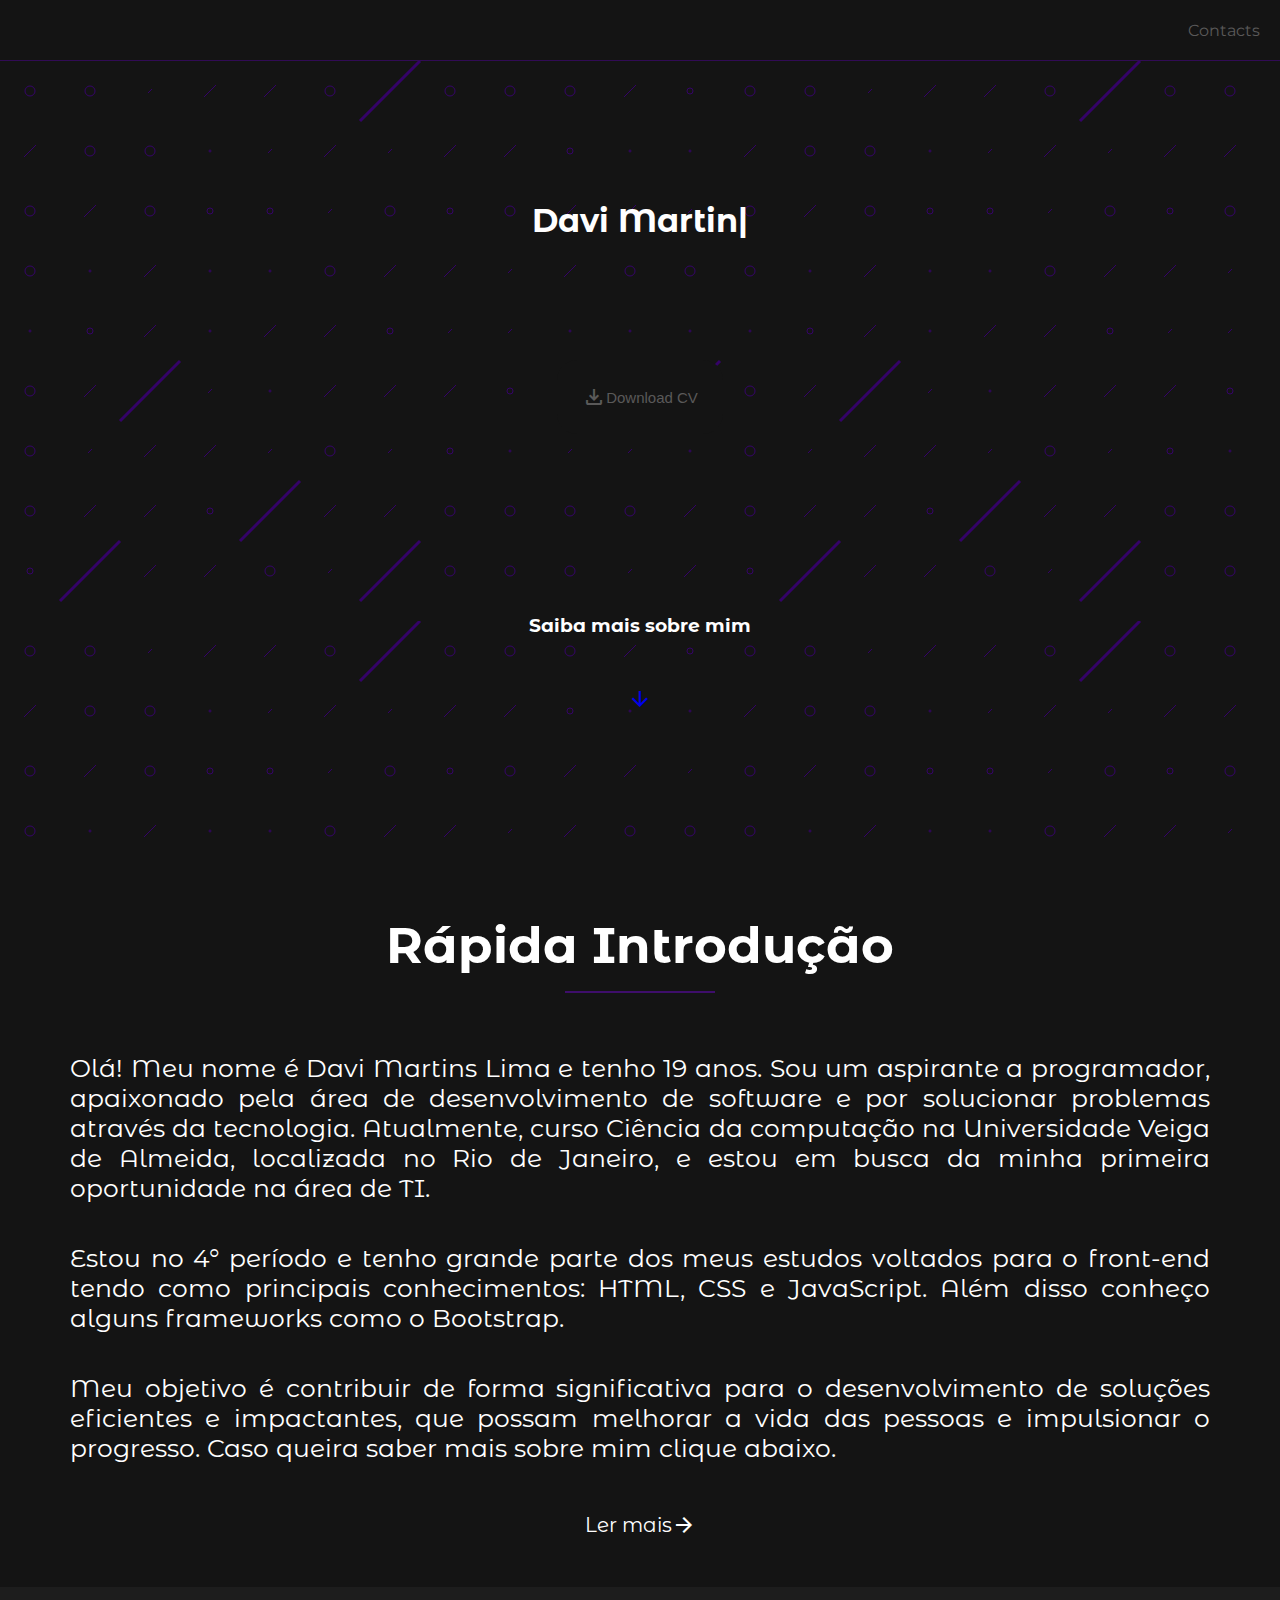
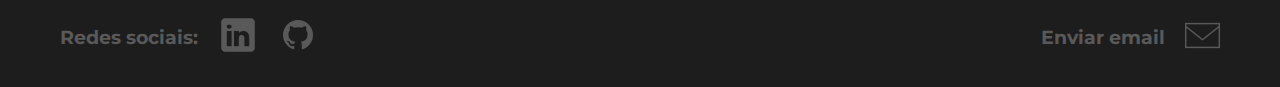
==== index.html @ 796364ef "Comecei a fazer a segunda página" ====
<!DOCTYPE html>
<html lang="en">
    <head>
        <meta charset="UTF-8">
    <meta http-equiv="X-UA-Compatible" content="IE=edge">
    <meta name="viewport" content="width=device-width, initial-scale=1.0">
    <title>Davi's Personal Site</title>
    <link rel="stylesheet" href="style.css">
    <link rel="preconnect" href="https://fonts.googleapis.com">
    <link rel="preconnect" href="https://fonts.gstatic.com" crossorigin>
    <link href="https://fonts.googleapis.com/css2?family=Montserrat:wght@300&display=swap" rel="stylesheet">
    <link rel="preconnect" href="https://fonts.googleapis.com">
    <link rel="preconnect" href="https://fonts.gstatic.com" crossorigin>
    <link href="https://fonts.googleapis.com/css2?family=Montserrat:ital,wght@1,500&display=swap" rel="stylesheet">
    <link rel="preconnect" href="https://fonts.googleapis.com">
    <link rel="preconnect" href="https://fonts.gstatic.com" crossorigin>
    <link href="https://fonts.googleapis.com/css2?family=Montserrat&display=swap" rel="stylesheet">
    <link rel="stylesheet" href="https://fonts.googleapis.com/css2?family=Material+Symbols+Outlined:opsz,wght,FILL,GRAD@20..48,100..700,0..1,-50..200" />
    <link rel="preconnect" href="https://fonts.googleapis.com">
    <link rel="preconnect" href="https://fonts.gstatic.com" crossorigin>
    <link href="https://fonts.googleapis.com/css2?family=Montserrat+Alternates:wght@100&display=swap" rel="stylesheet">
        
    </head>
    <body>
        <header>
            <nav>
                <div class="menu-item">
                <a href ="#footer">Contacts</a>
                </div>
            </nav>
        </header> 
        <main>
             <section id="main-section">
                <div class="main-itens">
                    <div class="main-bio">
                         <h1>D</h1>
                    </div>
                    <div class="button">
                           <div class="button-elements">
                            <a id="button-cv" href="Davi Martins Lima (1) (1).pdf" download><span class="material-symbols-outlined">download</span> Download CV</a>
                            </div>
                    </div>
                    <div class="saiba-mais">
                        <h3>Saiba mais sobre mim</h3>
                        <a href="#about-me"><span class="material-symbols-outlined">arrow_downward</span></a>
                    </div>
                </div>
            </section>
            <section id="about-me">
                <h1>Rápida Introdução</h1>
                <div class="line"></div>
                <div class="container-about-me">
                <p> Olá! Meu nome é Davi Martins Lima e tenho 19 anos. Sou um aspirante a programador, apaixonado pela área de desenvolvimento de software e por solucionar problemas através da tecnologia. Atualmente, curso Ciência da computação na Universidade Veiga de Almeida, localizada no Rio de Janeiro, e estou  em busca da minha primeira oportunidade na área de TI.</p>
                <p>Estou no 4° período e tenho grande parte dos meus estudos voltados para o front-end tendo como principais conhecimentos: HTML, CSS e JavaScript. Além disso conheço alguns frameworks como o Bootstrap.</p>
                <p>Meu objetivo é contribuir de forma significativa para o desenvolvimento de soluções eficientes e impactantes, que possam melhorar a vida das pessoas e impulsionar o progresso. Caso queira saber mais sobre mim clique abaixo.</p>
                <div class="button-wrapper">
                <a href="readmore.html" id = "read-more-container">Ler mais<span class="material-symbols-outlined">arrow_forward</span></a></div>
                <div class="scale-up-right"></div>
            </div>

                
            </section>
        </main>
        <footer id="footer">
            <div class="footer-container">
            <h3>Redes sociais:</h3>
            <a target="_blank" href="https://www.linkedin.com/in/davi-m-07711b231/
            "><img src="icons8-linkedin-40.png" alt="Símbolo do LinkedIn"></a>
            <a target="_blank" href="https://github.com/D4viMartinsLima
            "><img src="icons8-github-40 (1).png" alt="Símbolo do Github"></a>
            </div>   

            <div class="email-footer">
            <h3>Enviar email</h3>
            <a href="mailto:martinsdavilima03@gmail.com?subject=Estágio%20de%20TI">
             <img src="icons8-email-35.png" alt="Símbolo do Correio eletrônico"></a>
            </div>
            
        </footer>
        <script src="script.js"></script>
    </body>
</html>
---- style.css ----
*{
    margin: 0;
    padding: 0;
    border: 0;
    
}
/* something new */
::-webkit-scrollbar{
    width:5px;
    background-color: #5a5959;
    height: 100%;
    border-radius: 5px;
}
::-webkit-scrollbar-thumb{
    width: 50px;
    background-color: lightgrey;
    border-radius: 5px;
}
/* something new */
html{
    scroll-behavior: smooth;
}
body{
    width: 100%;
}
header{
    display: flex;
    justify-content: end;
    align-items: center;
    background-color: #141414;
    height: 60px;
    border-bottom: rgb(49, 11, 85) solid 1px ;
    box-shadow: 0px 2px 10px 1px rgba(49, 11, 85, 0.8);
}
 nav > div > a{
    color: #5a5959;
    text-decoration: none;
    font-size: 16px;
    font-family: 'Montserrat', sans-serif;
    margin: 20px;
    /* something new */
    transition: color 0.4s ease;
    /* something new */
    transition: transform 0.4s ease;
}
/* something new */
nav> div > a:hover{
    color:  rgb(237, 234, 240);
    transform: scale(1.2);
}
.menu-item{
    display: flex;
    justify-content: end;
}
#main-section{
    color: white;
    padding: 20px;
    height: 100%;
    background-image: url("data:image/svg+xml,%3csvg xmlns='http://www.w3.org/2000/svg' version='1.1' xmlns:xlink='http://www.w3.org/1999/xlink' xmlns:svgjs='http://svgjs.com/svgjs' width='1440' height='560' preserveAspectRatio='none' viewBox='0 0 1440 560'%3e%3cg mask='url(%26quot%3b%23SvgjsMask1048%26quot%3b)' fill='none'%3e%3crect width='1440' height='560' x='0' y='0' fill='rgba(20%2c 20%2c 20%2c 1)'%3e%3c/rect%3e%3cuse xlink:href='%23SvgjsSymbol1055' x='0' y='0'%3e%3c/use%3e%3cuse xlink:href='%23SvgjsSymbol1055' x='720' y='0'%3e%3c/use%3e%3c/g%3e%3cdefs%3e%3cmask id='SvgjsMask1048'%3e%3crect width='1440' height='560' fill='white'%3e%3c/rect%3e%3c/mask%3e%3cpath d='M-1 0 a1 1 0 1 0 2 0 a1 1 0 1 0 -2 0z' id='SvgjsPath1051'%3e%3c/path%3e%3cpath d='M-3 0 a3 3 0 1 0 6 0 a3 3 0 1 0 -6 0z' id='SvgjsPath1052'%3e%3c/path%3e%3cpath d='M-5 0 a5 5 0 1 0 10 0 a5 5 0 1 0 -10 0z' id='SvgjsPath1049'%3e%3c/path%3e%3cpath d='M2 -2 L-2 2z' id='SvgjsPath1053'%3e%3c/path%3e%3cpath d='M6 -6 L-6 6z' id='SvgjsPath1050'%3e%3c/path%3e%3cpath d='M30 -30 L-30 30z' id='SvgjsPath1054'%3e%3c/path%3e%3c/defs%3e%3csymbol id='SvgjsSymbol1055'%3e%3cuse xlink:href='%23SvgjsPath1049' x='30' y='30' stroke='rgba(52%2c 2%2c 104%2c 1)'%3e%3c/use%3e%3cuse xlink:href='%23SvgjsPath1050' x='30' y='90' stroke='rgba(52%2c 2%2c 104%2c 1)'%3e%3c/use%3e%3cuse xlink:href='%23SvgjsPath1049' x='30' y='150' stroke='rgba(52%2c 2%2c 104%2c 1)'%3e%3c/use%3e%3cuse xlink:href='%23SvgjsPath1049' x='30' y='210' stroke='rgba(52%2c 2%2c 104%2c 1)'%3e%3c/use%3e%3cuse xlink:href='%23SvgjsPath1051' x='30' y='270' stroke='rgba(52%2c 2%2c 104%2c 1)'%3e%3c/use%3e%3cuse xlink:href='%23SvgjsPath1049' x='30' y='330' stroke='rgba(52%2c 2%2c 104%2c 1)'%3e%3c/use%3e%3cuse xlink:href='%23SvgjsPath1049' x='30' y='390' stroke='rgba(52%2c 2%2c 104%2c 1)'%3e%3c/use%3e%3cuse xlink:href='%23SvgjsPath1049' x='30' y='450' stroke='rgba(52%2c 2%2c 104%2c 1)'%3e%3c/use%3e%3cuse xlink:href='%23SvgjsPath1052' x='30' y='510' stroke='rgba(52%2c 2%2c 104%2c 1)'%3e%3c/use%3e%3cuse xlink:href='%23SvgjsPath1052' x='30' y='570' stroke='rgba(52%2c 2%2c 104%2c 1)'%3e%3c/use%3e%3cuse xlink:href='%23SvgjsPath1049' x='90' y='30' stroke='rgba(52%2c 2%2c 104%2c 1)'%3e%3c/use%3e%3cuse xlink:href='%23SvgjsPath1049' x='90' y='90' stroke='rgba(52%2c 2%2c 104%2c 1)'%3e%3c/use%3e%3cuse xlink:href='%23SvgjsPath1050' x='90' y='150' stroke='rgba(52%2c 2%2c 104%2c 1)'%3e%3c/use%3e%3cuse xlink:href='%23SvgjsPath1051' x='90' y='210' stroke='rgba(52%2c 2%2c 104%2c 1)'%3e%3c/use%3e%3cuse xlink:href='%23SvgjsPath1052' x='90' y='270' stroke='rgba(52%2c 2%2c 104%2c 1)'%3e%3c/use%3e%3cuse xlink:href='%23SvgjsPath1050' x='90' y='330' stroke='rgba(52%2c 2%2c 104%2c 1)'%3e%3c/use%3e%3cuse xlink:href='%23SvgjsPath1053' x='90' y='390' stroke='rgba(52%2c 2%2c 104%2c 1)'%3e%3c/use%3e%3cuse xlink:href='%23SvgjsPath1050' x='90' y='450' stroke='rgba(52%2c 2%2c 104%2c 1)'%3e%3c/use%3e%3cuse xlink:href='%23SvgjsPath1054' x='90' y='510' stroke='rgba(52%2c 2%2c 104%2c 1)' stroke-width='3'%3e%3c/use%3e%3cuse xlink:href='%23SvgjsPath1051' x='90' y='570' stroke='rgba(52%2c 2%2c 104%2c 1)'%3e%3c/use%3e%3cuse xlink:href='%23SvgjsPath1053' x='150' y='30' stroke='rgba(52%2c 2%2c 104%2c 1)'%3e%3c/use%3e%3cuse xlink:href='%23SvgjsPath1049' x='150' y='90' stroke='rgba(52%2c 2%2c 104%2c 1)'%3e%3c/use%3e%3cuse xlink:href='%23SvgjsPath1049' x='150' y='150' stroke='rgba(52%2c 2%2c 104%2c 1)'%3e%3c/use%3e%3cuse xlink:href='%23SvgjsPath1050' x='150' y='210' stroke='rgba(52%2c 2%2c 104%2c 1)'%3e%3c/use%3e%3cuse xlink:href='%23SvgjsPath1050' x='150' y='270' stroke='rgba(52%2c 2%2c 104%2c 1)'%3e%3c/use%3e%3cuse xlink:href='%23SvgjsPath1054' x='150' y='330' stroke='rgba(52%2c 2%2c 104%2c 1)' stroke-width='3'%3e%3c/use%3e%3cuse xlink:href='%23SvgjsPath1050' x='150' y='390' stroke='rgba(52%2c 2%2c 104%2c 1)'%3e%3c/use%3e%3cuse xlink:href='%23SvgjsPath1050' x='150' y='450' stroke='rgba(52%2c 2%2c 104%2c 1)'%3e%3c/use%3e%3cuse xlink:href='%23SvgjsPath1050' x='150' y='510' stroke='rgba(52%2c 2%2c 104%2c 1)'%3e%3c/use%3e%3cuse xlink:href='%23SvgjsPath1053' x='150' y='570' stroke='rgba(52%2c 2%2c 104%2c 1)'%3e%3c/use%3e%3cuse xlink:href='%23SvgjsPath1050' x='210' y='30' stroke='rgba(52%2c 2%2c 104%2c 1)'%3e%3c/use%3e%3cuse xlink:href='%23SvgjsPath1051' x='210' y='90' stroke='rgba(52%2c 2%2c 104%2c 1)'%3e%3c/use%3e%3cuse xlink:href='%23SvgjsPath1052' x='210' y='150' stroke='rgba(52%2c 2%2c 104%2c 1)'%3e%3c/use%3e%3cuse xlink:href='%23SvgjsPath1051' x='210' y='210' stroke='rgba(52%2c 2%2c 104%2c 1)'%3e%3c/use%3e%3cuse xlink:href='%23SvgjsPath1051' x='210' y='270' stroke='rgba(52%2c 2%2c 104%2c 1)'%3e%3c/use%3e%3cuse xlink:href='%23SvgjsPath1053' x='210' y='330' stroke='rgba(52%2c 2%2c 104%2c 1)'%3e%3c/use%3e%3cuse xlink:href='%23SvgjsPath1050' x='210' y='390' stroke='rgba(52%2c 2%2c 104%2c 1)'%3e%3c/use%3e%3cuse xlink:href='%23SvgjsPath1052' x='210' y='450' stroke='rgba(52%2c 2%2c 104%2c 1)'%3e%3c/use%3e%3cuse xlink:href='%23SvgjsPath1050' x='210' y='510' stroke='rgba(52%2c 2%2c 104%2c 1)'%3e%3c/use%3e%3cuse xlink:href='%23SvgjsPath1053' x='210' y='570' stroke='rgba(52%2c 2%2c 104%2c 1)'%3e%3c/use%3e%3cuse xlink:href='%23SvgjsPath1050' x='270' y='30' stroke='rgba(52%2c 2%2c 104%2c 1)'%3e%3c/use%3e%3cuse xlink:href='%23SvgjsPath1053' x='270' y='90' stroke='rgba(52%2c 2%2c 104%2c 1)'%3e%3c/use%3e%3cuse xlink:href='%23SvgjsPath1052' x='270' y='150' stroke='rgba(52%2c 2%2c 104%2c 1)'%3e%3c/use%3e%3cuse xlink:href='%23SvgjsPath1051' x='270' y='210' stroke='rgba(52%2c 2%2c 104%2c 1)'%3e%3c/use%3e%3cuse xlink:href='%23SvgjsPath1050' x='270' y='270' stroke='rgba(52%2c 2%2c 104%2c 1)'%3e%3c/use%3e%3cuse xlink:href='%23SvgjsPath1051' x='270' y='330' stroke='rgba(52%2c 2%2c 104%2c 1)'%3e%3c/use%3e%3cuse xlink:href='%23SvgjsPath1053' x='270' y='390' stroke='rgba(52%2c 2%2c 104%2c 1)'%3e%3c/use%3e%3cuse xlink:href='%23SvgjsPath1054' x='270' y='450' stroke='rgba(52%2c 2%2c 104%2c 1)' stroke-width='3'%3e%3c/use%3e%3cuse xlink:href='%23SvgjsPath1049' x='270' y='510' stroke='rgba(52%2c 2%2c 104%2c 1)'%3e%3c/use%3e%3cuse xlink:href='%23SvgjsPath1051' x='270' y='570' stroke='rgba(52%2c 2%2c 104%2c 1)'%3e%3c/use%3e%3cuse xlink:href='%23SvgjsPath1049' x='330' y='30' stroke='rgba(52%2c 2%2c 104%2c 1)'%3e%3c/use%3e%3cuse xlink:href='%23SvgjsPath1050' x='330' y='90' stroke='rgba(52%2c 2%2c 104%2c 1)'%3e%3c/use%3e%3cuse xlink:href='%23SvgjsPath1053' x='330' y='150' stroke='rgba(52%2c 2%2c 104%2c 1)'%3e%3c/use%3e%3cuse xlink:href='%23SvgjsPath1049' x='330' y='210' stroke='rgba(52%2c 2%2c 104%2c 1)'%3e%3c/use%3e%3cuse xlink:href='%23SvgjsPath1050' x='330' y='270' stroke='rgba(52%2c 2%2c 104%2c 1)'%3e%3c/use%3e%3cuse xlink:href='%23SvgjsPath1050' x='330' y='330' stroke='rgba(52%2c 2%2c 104%2c 1)'%3e%3c/use%3e%3cuse xlink:href='%23SvgjsPath1049' x='330' y='390' stroke='rgba(52%2c 2%2c 104%2c 1)'%3e%3c/use%3e%3cuse xlink:href='%23SvgjsPath1050' x='330' y='450' stroke='rgba(52%2c 2%2c 104%2c 1)'%3e%3c/use%3e%3cuse xlink:href='%23SvgjsPath1053' x='330' y='510' stroke='rgba(52%2c 2%2c 104%2c 1)'%3e%3c/use%3e%3cuse xlink:href='%23SvgjsPath1050' x='330' y='570' stroke='rgba(52%2c 2%2c 104%2c 1)'%3e%3c/use%3e%3cuse xlink:href='%23SvgjsPath1054' x='390' y='30' stroke='rgba(52%2c 2%2c 104%2c 1)' stroke-width='3'%3e%3c/use%3e%3cuse xlink:href='%23SvgjsPath1053' x='390' y='90' stroke='rgba(52%2c 2%2c 104%2c 1)'%3e%3c/use%3e%3cuse xlink:href='%23SvgjsPath1049' x='390' y='150' stroke='rgba(52%2c 2%2c 104%2c 1)'%3e%3c/use%3e%3cuse xlink:href='%23SvgjsPath1050' x='390' y='210' stroke='rgba(52%2c 2%2c 104%2c 1)'%3e%3c/use%3e%3cuse xlink:href='%23SvgjsPath1052' x='390' y='270' stroke='rgba(52%2c 2%2c 104%2c 1)'%3e%3c/use%3e%3cuse xlink:href='%23SvgjsPath1050' x='390' y='330' stroke='rgba(52%2c 2%2c 104%2c 1)'%3e%3c/use%3e%3cuse xlink:href='%23SvgjsPath1053' x='390' y='390' stroke='rgba(52%2c 2%2c 104%2c 1)'%3e%3c/use%3e%3cuse xlink:href='%23SvgjsPath1050' x='390' y='450' stroke='rgba(52%2c 2%2c 104%2c 1)'%3e%3c/use%3e%3cuse xlink:href='%23SvgjsPath1054' x='390' y='510' stroke='rgba(52%2c 2%2c 104%2c 1)' stroke-width='3'%3e%3c/use%3e%3cuse xlink:href='%23SvgjsPath1050' x='390' y='570' stroke='rgba(52%2c 2%2c 104%2c 1)'%3e%3c/use%3e%3cuse xlink:href='%23SvgjsPath1049' x='450' y='30' stroke='rgba(52%2c 2%2c 104%2c 1)'%3e%3c/use%3e%3cuse xlink:href='%23SvgjsPath1050' x='450' y='90' stroke='rgba(52%2c 2%2c 104%2c 1)'%3e%3c/use%3e%3cuse xlink:href='%23SvgjsPath1052' x='450' y='150' stroke='rgba(52%2c 2%2c 104%2c 1)'%3e%3c/use%3e%3cuse xlink:href='%23SvgjsPath1050' x='450' y='210' stroke='rgba(52%2c 2%2c 104%2c 1)'%3e%3c/use%3e%3cuse xlink:href='%23SvgjsPath1053' x='450' y='270' stroke='rgba(52%2c 2%2c 104%2c 1)'%3e%3c/use%3e%3cuse xlink:href='%23SvgjsPath1050' x='450' y='330' stroke='rgba(52%2c 2%2c 104%2c 1)'%3e%3c/use%3e%3cuse xlink:href='%23SvgjsPath1052' x='450' y='390' stroke='rgba(52%2c 2%2c 104%2c 1)'%3e%3c/use%3e%3cuse xlink:href='%23SvgjsPath1049' x='450' y='450' stroke='rgba(52%2c 2%2c 104%2c 1)'%3e%3c/use%3e%3cuse xlink:href='%23SvgjsPath1049' x='450' y='510' stroke='rgba(52%2c 2%2c 104%2c 1)'%3e%3c/use%3e%3cuse xlink:href='%23SvgjsPath1052' x='450' y='570' stroke='rgba(52%2c 2%2c 104%2c 1)'%3e%3c/use%3e%3cuse xlink:href='%23SvgjsPath1049' x='510' y='30' stroke='rgba(52%2c 2%2c 104%2c 1)'%3e%3c/use%3e%3cuse xlink:href='%23SvgjsPath1050' x='510' y='90' stroke='rgba(52%2c 2%2c 104%2c 1)'%3e%3c/use%3e%3cuse xlink:href='%23SvgjsPath1049' x='510' y='150' stroke='rgba(52%2c 2%2c 104%2c 1)'%3e%3c/use%3e%3cuse xlink:href='%23SvgjsPath1053' x='510' y='210' stroke='rgba(52%2c 2%2c 104%2c 1)'%3e%3c/use%3e%3cuse xlink:href='%23SvgjsPath1053' x='510' y='270' stroke='rgba(52%2c 2%2c 104%2c 1)'%3e%3c/use%3e%3cuse xlink:href='%23SvgjsPath1052' x='510' y='330' stroke='rgba(52%2c 2%2c 104%2c 1)'%3e%3c/use%3e%3cuse xlink:href='%23SvgjsPath1051' x='510' y='390' stroke='rgba(52%2c 2%2c 104%2c 1)'%3e%3c/use%3e%3cuse xlink:href='%23SvgjsPath1049' x='510' y='450' stroke='rgba(52%2c 2%2c 104%2c 1)'%3e%3c/use%3e%3cuse xlink:href='%23SvgjsPath1049' x='510' y='510' stroke='rgba(52%2c 2%2c 104%2c 1)'%3e%3c/use%3e%3cuse xlink:href='%23SvgjsPath1050' x='510' y='570' stroke='rgba(52%2c 2%2c 104%2c 1)'%3e%3c/use%3e%3cuse xlink:href='%23SvgjsPath1049' x='570' y='30' stroke='rgba(52%2c 2%2c 104%2c 1)'%3e%3c/use%3e%3cuse xlink:href='%23SvgjsPath1052' x='570' y='90' stroke='rgba(52%2c 2%2c 104%2c 1)'%3e%3c/use%3e%3cuse xlink:href='%23SvgjsPath1050' x='570' y='150' stroke='rgba(52%2c 2%2c 104%2c 1)'%3e%3c/use%3e%3cuse xlink:href='%23SvgjsPath1050' x='570' y='210' stroke='rgba(52%2c 2%2c 104%2c 1)'%3e%3c/use%3e%3cuse xlink:href='%23SvgjsPath1051' x='570' y='270' stroke='rgba(52%2c 2%2c 104%2c 1)'%3e%3c/use%3e%3cuse xlink:href='%23SvgjsPath1050' x='570' y='330' stroke='rgba(52%2c 2%2c 104%2c 1)'%3e%3c/use%3e%3cuse xlink:href='%23SvgjsPath1053' x='570' y='390' stroke='rgba(52%2c 2%2c 104%2c 1)'%3e%3c/use%3e%3cuse xlink:href='%23SvgjsPath1049' x='570' y='450' stroke='rgba(52%2c 2%2c 104%2c 1)'%3e%3c/use%3e%3cuse xlink:href='%23SvgjsPath1049' x='570' y='510' stroke='rgba(52%2c 2%2c 104%2c 1)'%3e%3c/use%3e%3cuse xlink:href='%23SvgjsPath1053' x='570' y='570' stroke='rgba(52%2c 2%2c 104%2c 1)'%3e%3c/use%3e%3cuse xlink:href='%23SvgjsPath1050' x='630' y='30' stroke='rgba(52%2c 2%2c 104%2c 1)'%3e%3c/use%3e%3cuse xlink:href='%23SvgjsPath1051' x='630' y='90' stroke='rgba(52%2c 2%2c 104%2c 1)'%3e%3c/use%3e%3cuse xlink:href='%23SvgjsPath1050' x='630' y='150' stroke='rgba(52%2c 2%2c 104%2c 1)'%3e%3c/use%3e%3cuse xlink:href='%23SvgjsPath1049' x='630' y='210' stroke='rgba(52%2c 2%2c 104%2c 1)'%3e%3c/use%3e%3cuse xlink:href='%23SvgjsPath1051' x='630' y='270' stroke='rgba(52%2c 2%2c 104%2c 1)'%3e%3c/use%3e%3cuse xlink:href='%23SvgjsPath1050' x='630' y='330' stroke='rgba(52%2c 2%2c 104%2c 1)'%3e%3c/use%3e%3cuse xlink:href='%23SvgjsPath1053' x='630' y='390' stroke='rgba(52%2c 2%2c 104%2c 1)'%3e%3c/use%3e%3cuse xlink:href='%23SvgjsPath1049' x='630' y='450' stroke='rgba(52%2c 2%2c 104%2c 1)'%3e%3c/use%3e%3cuse xlink:href='%23SvgjsPath1053' x='630' y='510' stroke='rgba(52%2c 2%2c 104%2c 1)'%3e%3c/use%3e%3cuse xlink:href='%23SvgjsPath1049' x='630' y='570' stroke='rgba(52%2c 2%2c 104%2c 1)'%3e%3c/use%3e%3cuse xlink:href='%23SvgjsPath1052' x='690' y='30' stroke='rgba(52%2c 2%2c 104%2c 1)'%3e%3c/use%3e%3cuse xlink:href='%23SvgjsPath1051' x='690' y='90' stroke='rgba(52%2c 2%2c 104%2c 1)'%3e%3c/use%3e%3cuse xlink:href='%23SvgjsPath1053' x='690' y='150' stroke='rgba(52%2c 2%2c 104%2c 1)'%3e%3c/use%3e%3cuse xlink:href='%23SvgjsPath1049' x='690' y='210' stroke='rgba(52%2c 2%2c 104%2c 1)'%3e%3c/use%3e%3cuse xlink:href='%23SvgjsPath1051' x='690' y='270' stroke='rgba(52%2c 2%2c 104%2c 1)'%3e%3c/use%3e%3cuse xlink:href='%23SvgjsPath1054' x='690' y='330' stroke='rgba(52%2c 2%2c 104%2c 1)' stroke-width='3'%3e%3c/use%3e%3cuse xlink:href='%23SvgjsPath1051' x='690' y='390' stroke='rgba(52%2c 2%2c 104%2c 1)'%3e%3c/use%3e%3cuse xlink:href='%23SvgjsPath1050' x='690' y='450' stroke='rgba(52%2c 2%2c 104%2c 1)'%3e%3c/use%3e%3cuse xlink:href='%23SvgjsPath1050' x='690' y='510' stroke='rgba(52%2c 2%2c 104%2c 1)'%3e%3c/use%3e%3cuse xlink:href='%23SvgjsPath1052' x='690' y='570' stroke='rgba(52%2c 2%2c 104%2c 1)'%3e%3c/use%3e%3c/symbol%3e%3c/svg%3e");
}
/* .line{
    width: 33em;
    height: 3px;
    background-color: white;
} */
.main-itens{
    display: flex;
    flex-direction: column;
    align-items: center;
    padding: 30px;
}
.main-itens > h1, h3{
    font-family: 'Montserrat', sans-serif;
}
.main-itens > h1{
  font-size: 60px;
}
.main-bio {
    font-family: 'Montserrat Alternates', sans-serif;
    padding-top: 90px;
    padding-bottom: 90px;
    display: flex;
    flex-direction: row;
    align-items: center;
    /* something new */
    white-space: nowrap;
}
/* something new */
.main-bio > * {
    margin-right: 10px;
}
.main-bio > *:last-child {
    margin-right: 0;
}
.main-bio > button{
    margin: 0px;
    padding: 0px;
}
.button{
    margin: 30px;
    height: auto;
}
#button-cv {
    font-family: 'Montserrat ', sans-serif;
    font-size: 15px;
    text-decoration: none;
    padding: 25px;
    border-radius: 20px;
    background-color: #141414;
    color: #5a5959;
    cursor: pointer;
    transition: transform 0.3s ease;
    display: flex;
    align-items: center;
  }
  .button-elements{
    display: flex;
    align-items: center;
  }
/* something new */
#button-cv:active{
    box-shadow: 0 3px 5px rgba(0, 0, 0, 0.3);
}
#button-cv:hover {
    color: rgb(79, 43, 112);
    background-color: #201f1f;
    transform: scale(1.2);
  } 
.button > .material-symbols-outlined{
  font-variation-settings:'FILL' 0,'wght' 400,'GRAD' 0,'opsz' 48;
  transform: transition color 0.4s ease;
}
.saiba-mais{
    display: flex;
    flex-direction: column;
    align-items: center;
    margin: 100px;
}
.saiba-mais > h3{
    padding: 50px;
    font-family: 'Montserrat Alternates', sans-serif;
}
.saiba-mais > .material-symbols-outlined{
  font-variation-settings:'FILL' 0,'wght' 400,'GRAD' 0,'opsz' 48;
  color: white;

}
/* something new */
.saiba-mais > a:hover .material-symbols-outlined{
    color: rgb(79, 43, 112);
}
.saiba-mais > a:active .material-symbols-outlined{
    color: rgba(79, 43, 112, 0.7);
}
#about-me{
    height: 100%;
    background-color: #141414 ;
    font-family: 'Montserrat Alternates', sans-serif;
    color: white;
    display: flex;
    flex-direction: column;
    align-items: center;
    padding: 50px;
}
#about-me > h1{
    font-size: 50px;
    margin-bottom: 15px;
    
}
#about-me > .line{
    width: 150px;
    height: 2px;
    background-color: rgb(62, 14, 107);
    margin-bottom: 40px;
    transition: transform 0,7s ease;
    border: 10px;
}
.container-about-me> p{
    font-size: 25px;
    text-align: justify;
    justify-content: center;
    padding: 20px;
}
.button-wrapper{
    display:flex;
    justify-content: center;
}
#read-more-container{
    display: flex;
    align-items: center;
    justify-content: center;
    text-decoration: none;
    font-size: 25px;
    margin-top: 30px;
    font-size: 20px;
    color: white;
    transition: color 0.4s ease-out;
    transition: transform 0.4s ease;
    width:fit-content;
}
#read-more-container:hover{
 color: white;
 transform: scale(1.2);
}
footer{
    background-color: #1b1b1bfd;
    display: flex;
    height: 40px;
    padding: 30px;
    justify-content: space-between;
    align-items: center;
    font-family: 'Montserrat Alternates', sans-serif;
    color:#5a5959;
   
}
.footer-container{
    display: flex;
    align-items: center;
    gap: 20px;
    margin-left: 30px;
}
.email-footer{
    display: flex;
    margin-right: 30px;
    gap: 20px;
    align-items: center;
}

/* animação h1 */
/* something new */

.main-bio > h1::after{
    content:'|';
    animation: blink 1s infinite
}

@keyframes blink{
    from{
        opacity: 1;
    }
    to{
        opacity: 0 ;
    }

}
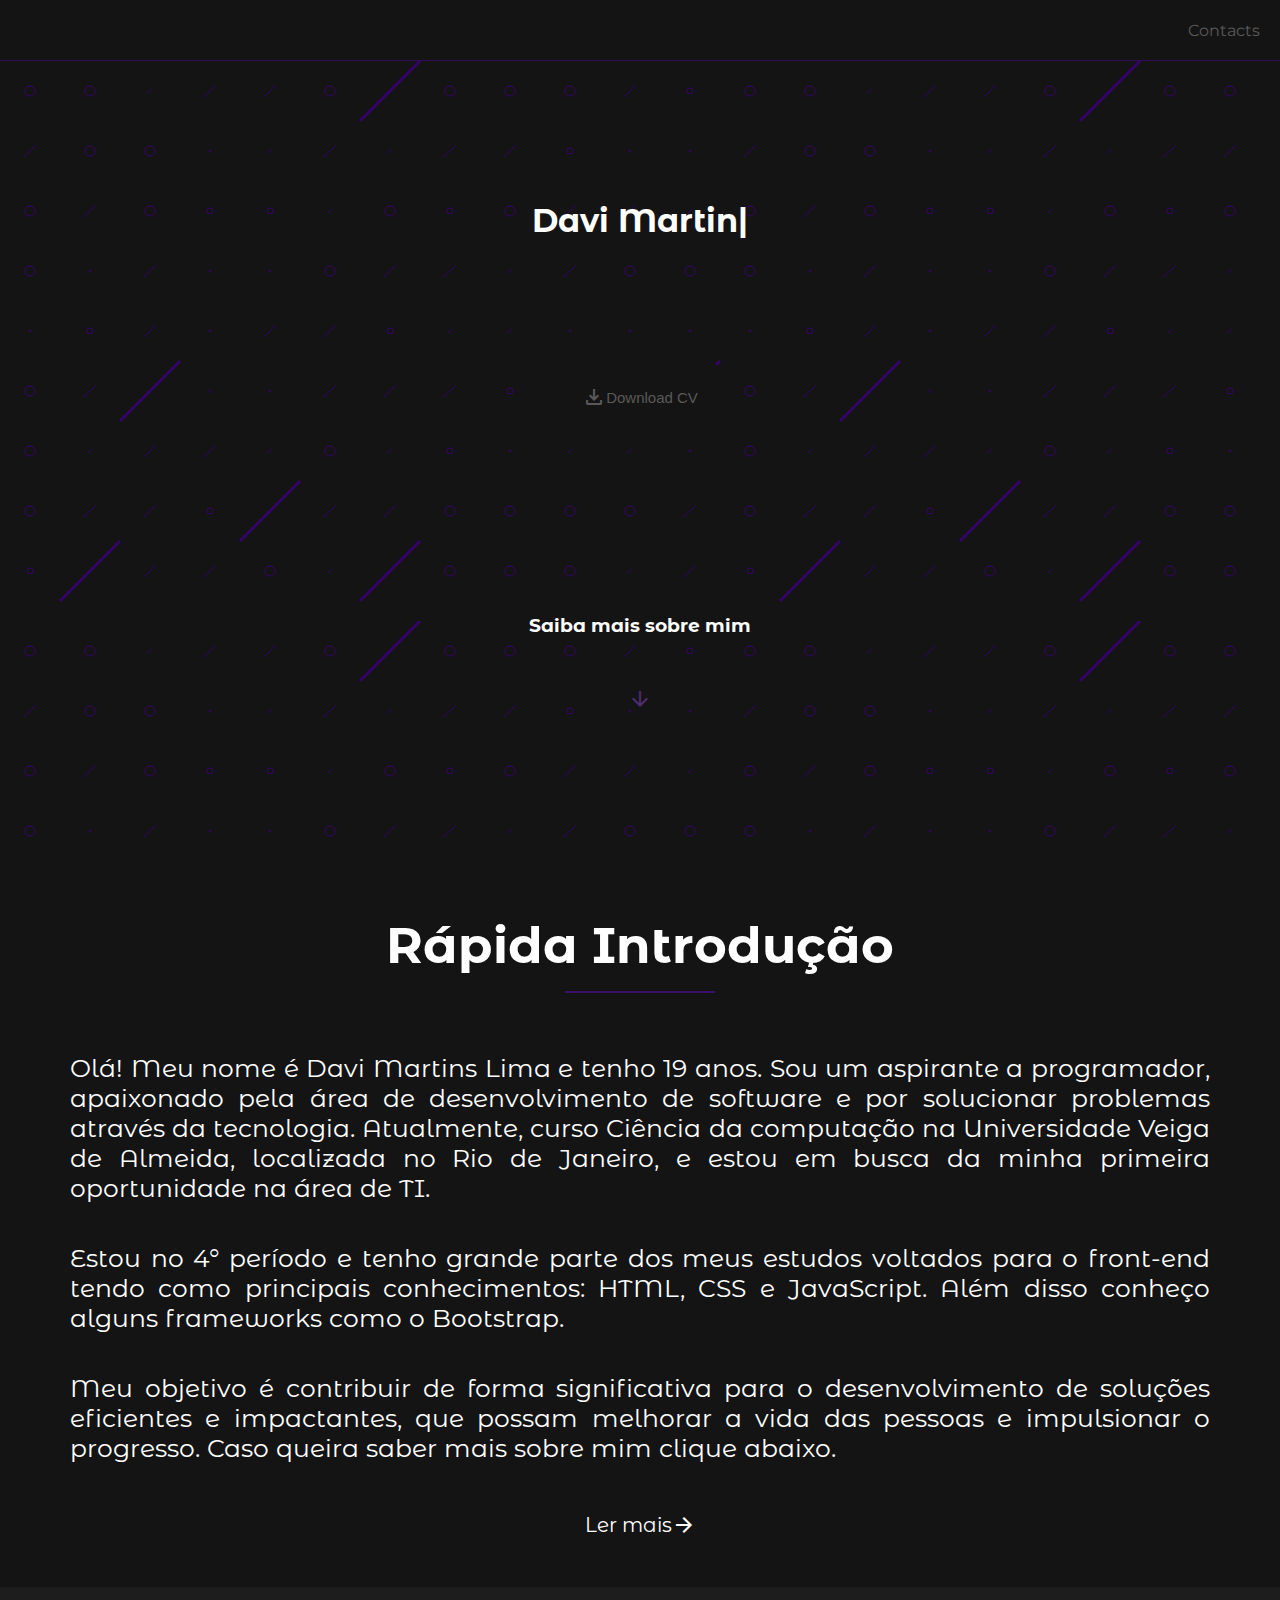
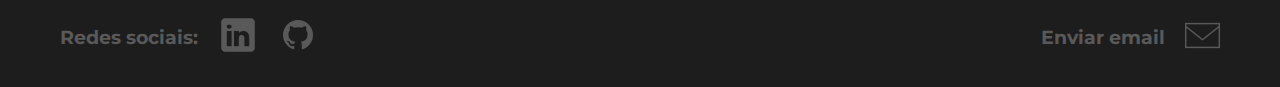
==== commit 871ba43d: "Changed my Cv" ====
--- a/index.html
+++ b/index.html
@@ -37,7 +37,7 @@
                     </div>
                     <div class="button">
                            <div class="button-elements">
-                            <a id="button-cv" href="Davi Martins Lima (1) (1).pdf" download><span class="material-symbols-outlined">download</span> Download CV</a>
+                            <a id="button-cv" href="Davi Martins Lima.pdf" download><span class="material-symbols-outlined">download</span> Download CV</a>
                             </div>
                     </div>
                     <div class="saiba-mais">
--- a/style.css
+++ b/style.css
@@ -29,7 +29,7 @@
     align-items: center;
     background-color: #141414;
     height: 60px;
-    border-bottom: rgb(49, 11, 85) solid 1px ;
+    border-bottom: rgb(49, 11, 85) solid 1px;
     box-shadow: 0px 2px 10px 1px rgba(49, 11, 85, 0.8);
 }
  nav > div > a{
@@ -140,6 +140,11 @@
     padding: 50px;
     font-family: 'Montserrat Alternates', sans-serif;
 }
+.saiba-mais > a {
+    text-decoration: none;
+    color: rgb(79, 43, 112) ;
+
+}
 .saiba-mais > .material-symbols-outlined{
   font-variation-settings:'FILL' 0,'wght' 400,'GRAD' 0,'opsz' 48;
   color: white;
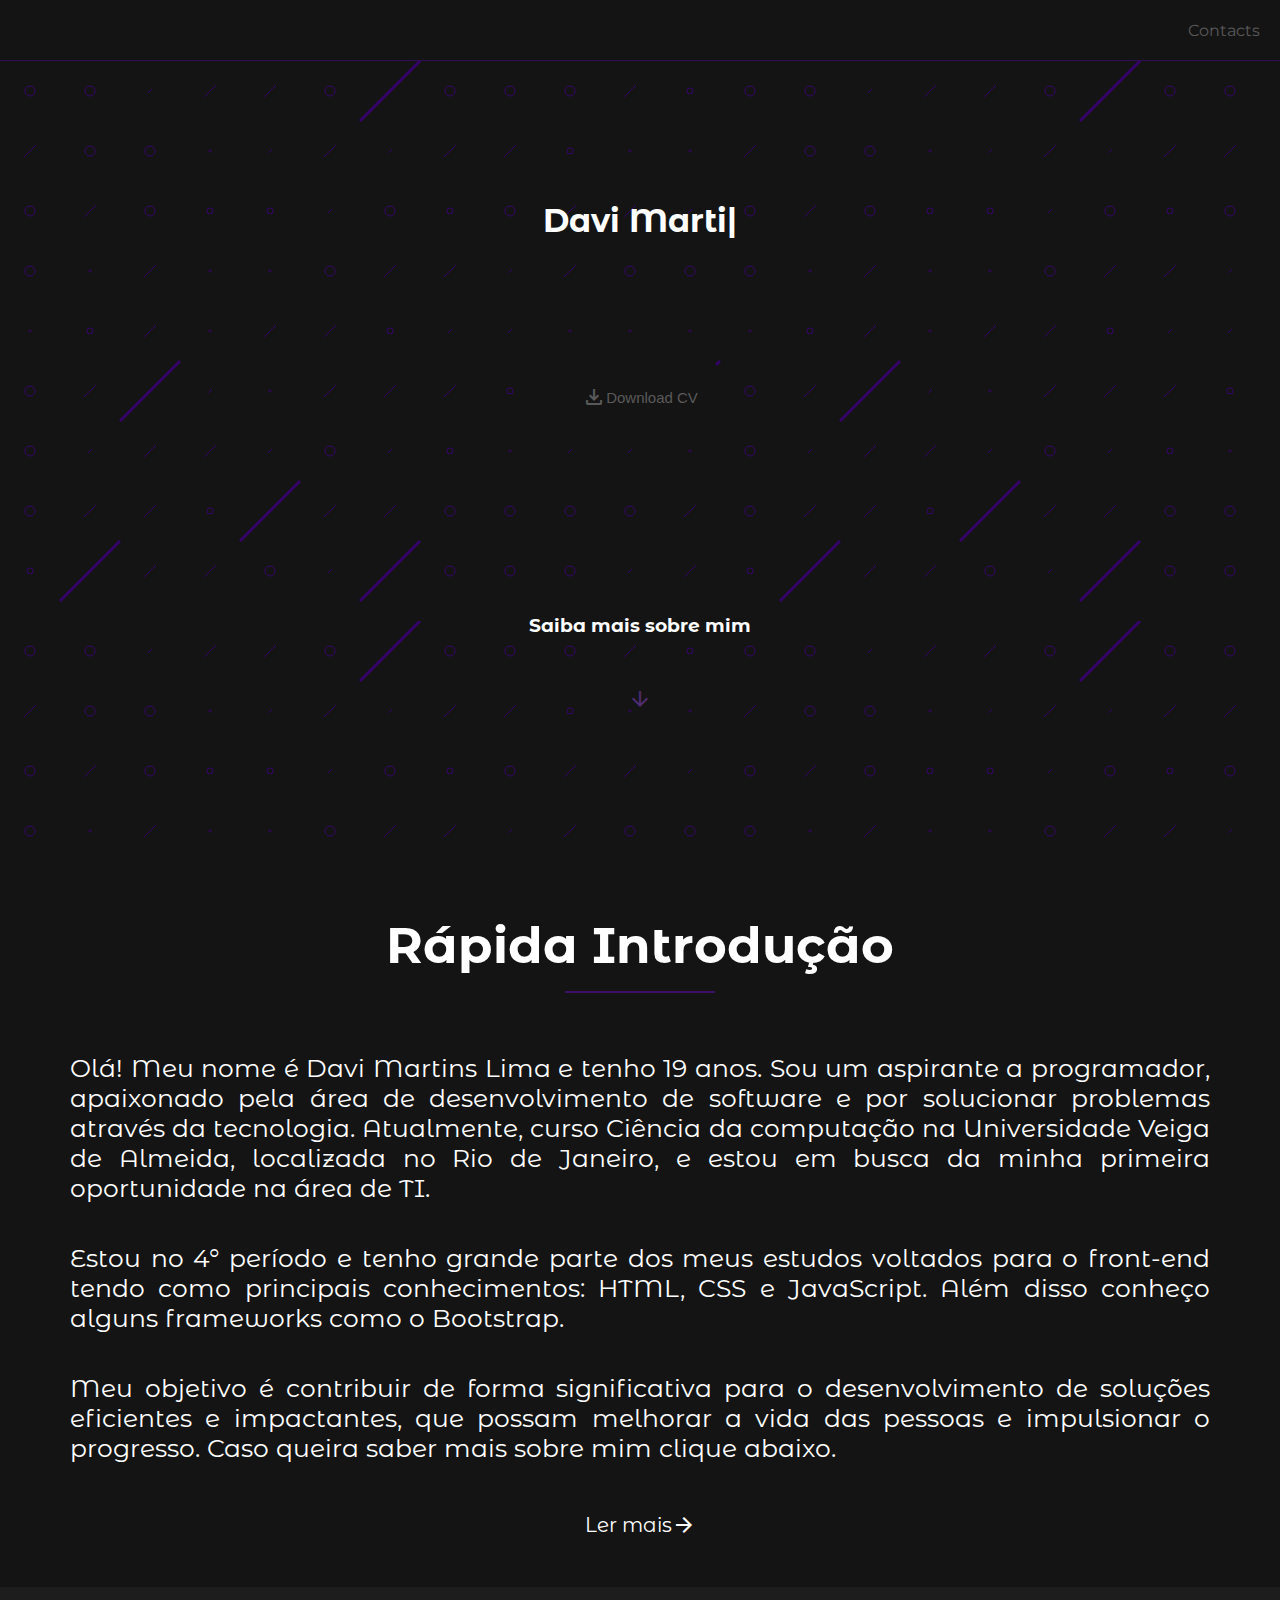
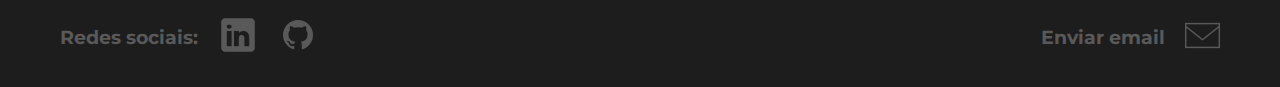
==== commit 7f7f34b0: "Added icons to the pages" ====
--- a/index.html
+++ b/index.html
@@ -19,7 +19,7 @@
     <link rel="preconnect" href="https://fonts.googleapis.com">
     <link rel="preconnect" href="https://fonts.gstatic.com" crossorigin>
     <link href="https://fonts.googleapis.com/css2?family=Montserrat+Alternates:wght@100&display=swap" rel="stylesheet">
-        
+    <link rel="icon" href="Ft para o ícone.png"  > 
     </head>
     <body>
         <header>
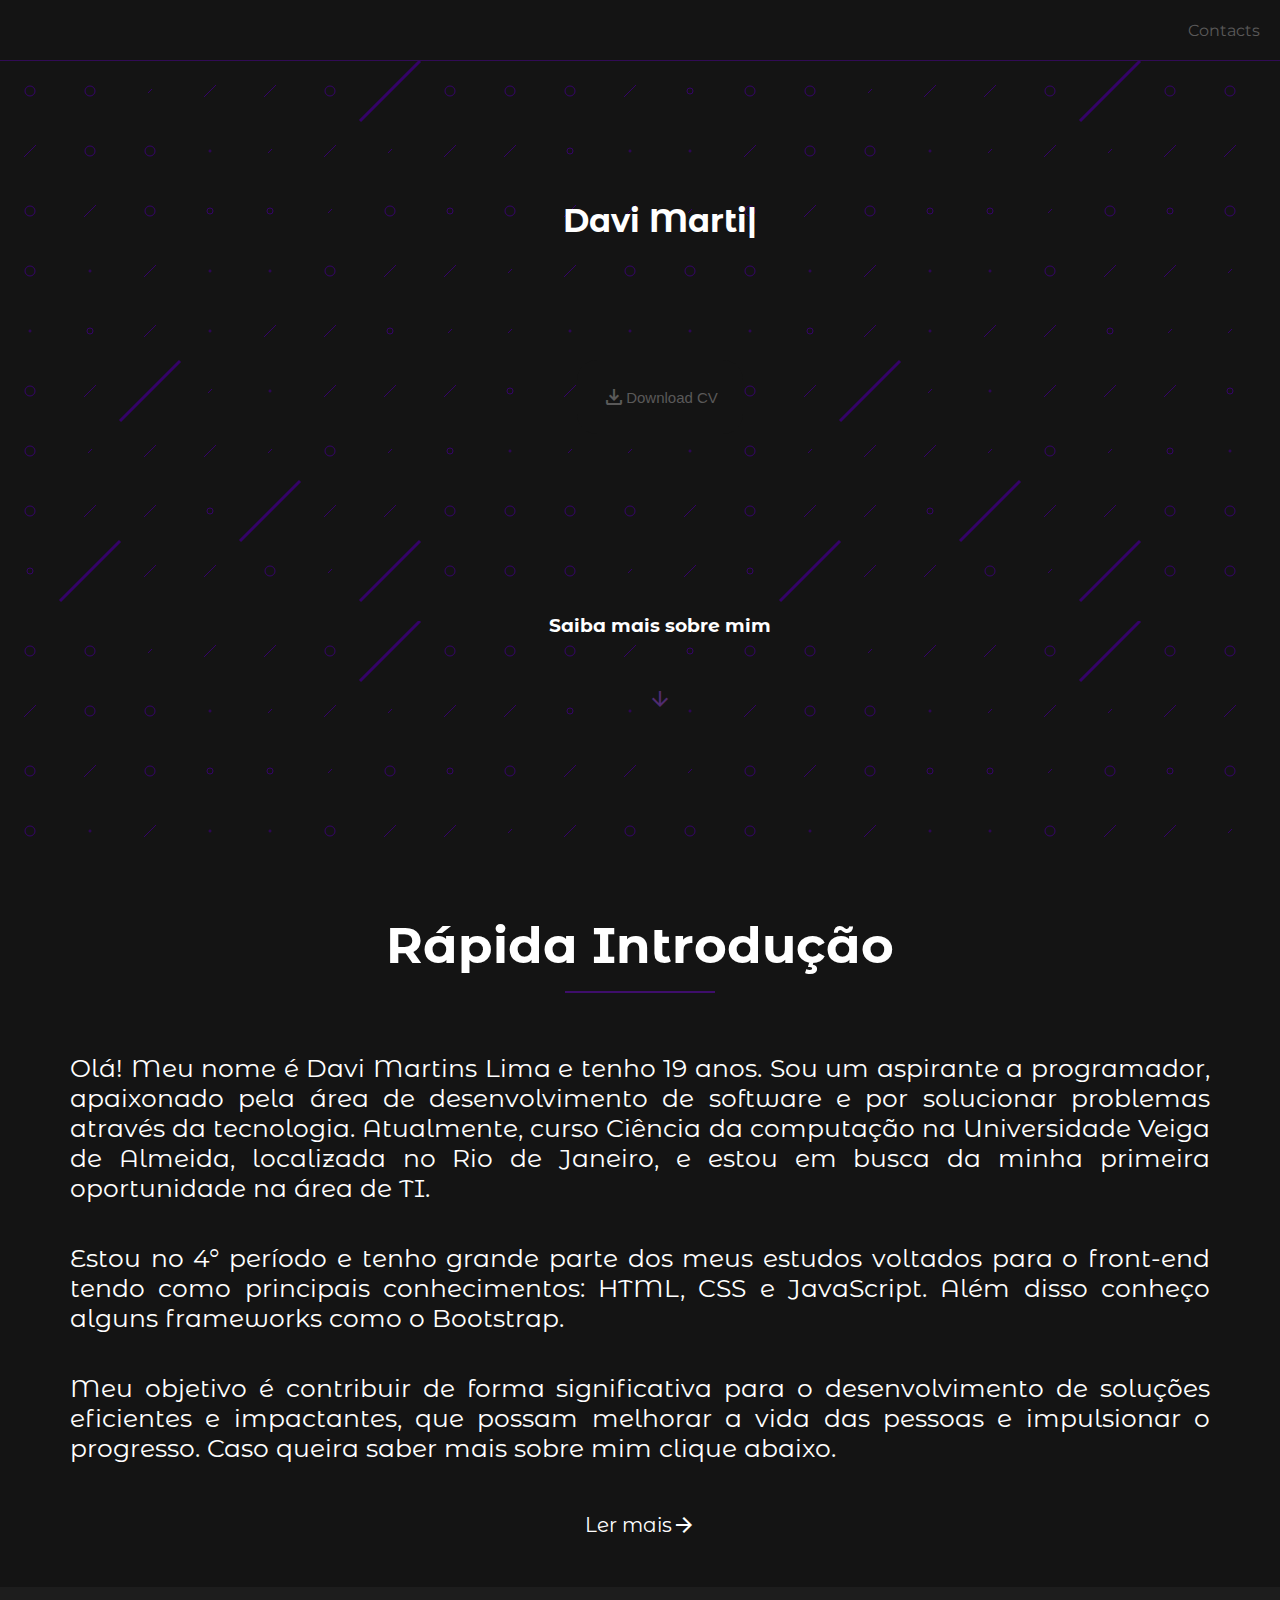
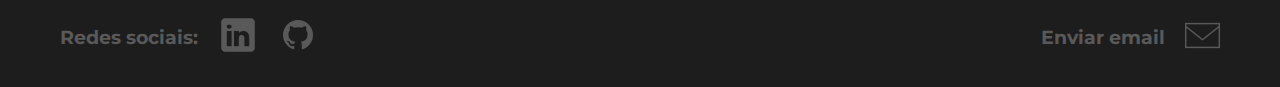
==== commit bddf91bd: "Images folder" ====
--- a/index.html
+++ b/index.html
@@ -19,7 +19,7 @@
     <link rel="preconnect" href="https://fonts.googleapis.com">
     <link rel="preconnect" href="https://fonts.gstatic.com" crossorigin>
     <link href="https://fonts.googleapis.com/css2?family=Montserrat+Alternates:wght@100&display=swap" rel="stylesheet">
-    <link rel="icon" href="Ft para o ícone.png"  > 
+    <link rel="icon" href="fotos/Ft icone index.png"  > 
     </head>
     <body>
         <header>
@@ -37,7 +37,7 @@
                     </div>
                     <div class="button">
                            <div class="button-elements">
-                            <a id="button-cv" href="Davi Martins Lima.pdf" download><span class="material-symbols-outlined">download</span> Download CV</a>
+                            <a id="button-cv" href="Davi Martins - Cv.pdf" download><span class="material-symbols-outlined">download</span> Download CV</a>
                             </div>
                     </div>
                     <div class="saiba-mais">
@@ -65,15 +65,15 @@
             <div class="footer-container">
             <h3>Redes sociais:</h3>
             <a target="_blank" href="https://www.linkedin.com/in/davi-m-07711b231/
-            "><img src="icons8-linkedin-40.png" alt="Símbolo do LinkedIn"></a>
+            "><img src="fotos/icons8-linkedin-40.png" alt="Símbolo do LinkedIn"></a>
             <a target="_blank" href="https://github.com/D4viMartinsLima
-            "><img src="icons8-github-40 (1).png" alt="Símbolo do Github"></a>
+            "><img src="fotos/icons8-github-40 (1).png" alt="Símbolo do Github"></a>
             </div>   
 
             <div class="email-footer">
             <h3>Enviar email</h3>
             <a href="mailto:martinsdavilima03@gmail.com?subject=Estágio%20de%20TI">
-             <img src="icons8-email-35.png" alt="Símbolo do Correio eletrônico"></a>
+             <img src="fotos/icons8-email-35.png" alt="Símbolo do Correio eletrônico"></a>
             </div>
             
         </footer>
--- a/style.css
+++ b/style.css
@@ -54,8 +54,12 @@
 }
 #main-section{
     color: white;
+    display: flex;
+    align-items: center;
+    justify-content: center;
     padding: 20px;
     height: 100%;
+    width: 100%;
     background-image: url("data:image/svg+xml,%3csvg xmlns='http://www.w3.org/2000/svg' version='1.1' xmlns:xlink='http://www.w3.org/1999/xlink' xmlns:svgjs='http://svgjs.com/svgjs' width='1440' height='560' preserveAspectRatio='none' viewBox='0 0 1440 560'%3e%3cg mask='url(%26quot%3b%23SvgjsMask1048%26quot%3b)' fill='none'%3e%3crect width='1440' height='560' x='0' y='0' fill='rgba(20%2c 20%2c 20%2c 1)'%3e%3c/rect%3e%3cuse xlink:href='%23SvgjsSymbol1055' x='0' y='0'%3e%3c/use%3e%3cuse xlink:href='%23SvgjsSymbol1055' x='720' y='0'%3e%3c/use%3e%3c/g%3e%3cdefs%3e%3cmask id='SvgjsMask1048'%3e%3crect width='1440' height='560' fill='white'%3e%3c/rect%3e%3c/mask%3e%3cpath d='M-1 0 a1 1 0 1 0 2 0 a1 1 0 1 0 -2 0z' id='SvgjsPath1051'%3e%3c/path%3e%3cpath d='M-3 0 a3 3 0 1 0 6 0 a3 3 0 1 0 -6 0z' id='SvgjsPath1052'%3e%3c/path%3e%3cpath d='M-5 0 a5 5 0 1 0 10 0 a5 5 0 1 0 -10 0z' id='SvgjsPath1049'%3e%3c/path%3e%3cpath d='M2 -2 L-2 2z' id='SvgjsPath1053'%3e%3c/path%3e%3cpath d='M6 -6 L-6 6z' id='SvgjsPath1050'%3e%3c/path%3e%3cpath d='M30 -30 L-30 30z' id='SvgjsPath1054'%3e%3c/path%3e%3c/defs%3e%3csymbol id='SvgjsSymbol1055'%3e%3cuse xlink:href='%23SvgjsPath1049' x='30' y='30' stroke='rgba(52%2c 2%2c 104%2c 1)'%3e%3c/use%3e%3cuse xlink:href='%23SvgjsPath1050' x='30' y='90' stroke='rgba(52%2c 2%2c 104%2c 1)'%3e%3c/use%3e%3cuse xlink:href='%23SvgjsPath1049' x='30' y='150' stroke='rgba(52%2c 2%2c 104%2c 1)'%3e%3c/use%3e%3cuse xlink:href='%23SvgjsPath1049' x='30' y='210' stroke='rgba(52%2c 2%2c 104%2c 1)'%3e%3c/use%3e%3cuse xlink:href='%23SvgjsPath1051' x='30' y='270' stroke='rgba(52%2c 2%2c 104%2c 1)'%3e%3c/use%3e%3cuse xlink:href='%23SvgjsPath1049' x='30' y='330' stroke='rgba(52%2c 2%2c 104%2c 1)'%3e%3c/use%3e%3cuse xlink:href='%23SvgjsPath1049' x='30' y='390' stroke='rgba(52%2c 2%2c 104%2c 1)'%3e%3c/use%3e%3cuse xlink:href='%23SvgjsPath1049' x='30' y='450' stroke='rgba(52%2c 2%2c 104%2c 1)'%3e%3c/use%3e%3cuse xlink:href='%23SvgjsPath1052' x='30' y='510' stroke='rgba(52%2c 2%2c 104%2c 1)'%3e%3c/use%3e%3cuse xlink:href='%23SvgjsPath1052' x='30' y='570' stroke='rgba(52%2c 2%2c 104%2c 1)'%3e%3c/use%3e%3cuse xlink:href='%23SvgjsPath1049' x='90' y='30' stroke='rgba(52%2c 2%2c 104%2c 1)'%3e%3c/use%3e%3cuse xlink:href='%23SvgjsPath1049' x='90' y='90' stroke='rgba(52%2c 2%2c 104%2c 1)'%3e%3c/use%3e%3cuse xlink:href='%23SvgjsPath1050' x='90' y='150' stroke='rgba(52%2c 2%2c 104%2c 1)'%3e%3c/use%3e%3cuse xlink:href='%23SvgjsPath1051' x='90' y='210' stroke='rgba(52%2c 2%2c 104%2c 1)'%3e%3c/use%3e%3cuse xlink:href='%23SvgjsPath1052' x='90' y='270' stroke='rgba(52%2c 2%2c 104%2c 1)'%3e%3c/use%3e%3cuse xlink:href='%23SvgjsPath1050' x='90' y='330' stroke='rgba(52%2c 2%2c 104%2c 1)'%3e%3c/use%3e%3cuse xlink:href='%23SvgjsPath1053' x='90' y='390' stroke='rgba(52%2c 2%2c 104%2c 1)'%3e%3c/use%3e%3cuse xlink:href='%23SvgjsPath1050' x='90' y='450' stroke='rgba(52%2c 2%2c 104%2c 1)'%3e%3c/use%3e%3cuse xlink:href='%23SvgjsPath1054' x='90' y='510' stroke='rgba(52%2c 2%2c 104%2c 1)' stroke-width='3'%3e%3c/use%3e%3cuse xlink:href='%23SvgjsPath1051' x='90' y='570' stroke='rgba(52%2c 2%2c 104%2c 1)'%3e%3c/use%3e%3cuse xlink:href='%23SvgjsPath1053' x='150' y='30' stroke='rgba(52%2c 2%2c 104%2c 1)'%3e%3c/use%3e%3cuse xlink:href='%23SvgjsPath1049' x='150' y='90' stroke='rgba(52%2c 2%2c 104%2c 1)'%3e%3c/use%3e%3cuse xlink:href='%23SvgjsPath1049' x='150' y='150' stroke='rgba(52%2c 2%2c 104%2c 1)'%3e%3c/use%3e%3cuse xlink:href='%23SvgjsPath1050' x='150' y='210' stroke='rgba(52%2c 2%2c 104%2c 1)'%3e%3c/use%3e%3cuse xlink:href='%23SvgjsPath1050' x='150' y='270' stroke='rgba(52%2c 2%2c 104%2c 1)'%3e%3c/use%3e%3cuse xlink:href='%23SvgjsPath1054' x='150' y='330' stroke='rgba(52%2c 2%2c 104%2c 1)' stroke-width='3'%3e%3c/use%3e%3cuse xlink:href='%23SvgjsPath1050' x='150' y='390' stroke='rgba(52%2c 2%2c 104%2c 1)'%3e%3c/use%3e%3cuse xlink:href='%23SvgjsPath1050' x='150' y='450' stroke='rgba(52%2c 2%2c 104%2c 1)'%3e%3c/use%3e%3cuse xlink:href='%23SvgjsPath1050' x='150' y='510' stroke='rgba(52%2c 2%2c 104%2c 1)'%3e%3c/use%3e%3cuse xlink:href='%23SvgjsPath1053' x='150' y='570' stroke='rgba(52%2c 2%2c 104%2c 1)'%3e%3c/use%3e%3cuse xlink:href='%23SvgjsPath1050' x='210' y='30' stroke='rgba(52%2c 2%2c 104%2c 1)'%3e%3c/use%3e%3cuse xlink:href='%23SvgjsPath1051' x='210' y='90' stroke='rgba(52%2c 2%2c 104%2c 1)'%3e%3c/use%3e%3cuse xlink:href='%23SvgjsPath1052' x='210' y='150' stroke='rgba(52%2c 2%2c 104%2c 1)'%3e%3c/use%3e%3cuse xlink:href='%23SvgjsPath1051' x='210' y='210' stroke='rgba(52%2c 2%2c 104%2c 1)'%3e%3c/use%3e%3cuse xlink:href='%23SvgjsPath1051' x='210' y='270' stroke='rgba(52%2c 2%2c 104%2c 1)'%3e%3c/use%3e%3cuse xlink:href='%23SvgjsPath1053' x='210' y='330' stroke='rgba(52%2c 2%2c 104%2c 1)'%3e%3c/use%3e%3cuse xlink:href='%23SvgjsPath1050' x='210' y='390' stroke='rgba(52%2c 2%2c 104%2c 1)'%3e%3c/use%3e%3cuse xlink:href='%23SvgjsPath1052' x='210' y='450' stroke='rgba(52%2c 2%2c 104%2c 1)'%3e%3c/use%3e%3cuse xlink:href='%23SvgjsPath1050' x='210' y='510' stroke='rgba(52%2c 2%2c 104%2c 1)'%3e%3c/use%3e%3cuse xlink:href='%23SvgjsPath1053' x='210' y='570' stroke='rgba(52%2c 2%2c 104%2c 1)'%3e%3c/use%3e%3cuse xlink:href='%23SvgjsPath1050' x='270' y='30' stroke='rgba(52%2c 2%2c 104%2c 1)'%3e%3c/use%3e%3cuse xlink:href='%23SvgjsPath1053' x='270' y='90' stroke='rgba(52%2c 2%2c 104%2c 1)'%3e%3c/use%3e%3cuse xlink:href='%23SvgjsPath1052' x='270' y='150' stroke='rgba(52%2c 2%2c 104%2c 1)'%3e%3c/use%3e%3cuse xlink:href='%23SvgjsPath1051' x='270' y='210' stroke='rgba(52%2c 2%2c 104%2c 1)'%3e%3c/use%3e%3cuse xlink:href='%23SvgjsPath1050' x='270' y='270' stroke='rgba(52%2c 2%2c 104%2c 1)'%3e%3c/use%3e%3cuse xlink:href='%23SvgjsPath1051' x='270' y='330' stroke='rgba(52%2c 2%2c 104%2c 1)'%3e%3c/use%3e%3cuse xlink:href='%23SvgjsPath1053' x='270' y='390' stroke='rgba(52%2c 2%2c 104%2c 1)'%3e%3c/use%3e%3cuse xlink:href='%23SvgjsPath1054' x='270' y='450' stroke='rgba(52%2c 2%2c 104%2c 1)' stroke-width='3'%3e%3c/use%3e%3cuse xlink:href='%23SvgjsPath1049' x='270' y='510' stroke='rgba(52%2c 2%2c 104%2c 1)'%3e%3c/use%3e%3cuse xlink:href='%23SvgjsPath1051' x='270' y='570' stroke='rgba(52%2c 2%2c 104%2c 1)'%3e%3c/use%3e%3cuse xlink:href='%23SvgjsPath1049' x='330' y='30' stroke='rgba(52%2c 2%2c 104%2c 1)'%3e%3c/use%3e%3cuse xlink:href='%23SvgjsPath1050' x='330' y='90' stroke='rgba(52%2c 2%2c 104%2c 1)'%3e%3c/use%3e%3cuse xlink:href='%23SvgjsPath1053' x='330' y='150' stroke='rgba(52%2c 2%2c 104%2c 1)'%3e%3c/use%3e%3cuse xlink:href='%23SvgjsPath1049' x='330' y='210' stroke='rgba(52%2c 2%2c 104%2c 1)'%3e%3c/use%3e%3cuse xlink:href='%23SvgjsPath1050' x='330' y='270' stroke='rgba(52%2c 2%2c 104%2c 1)'%3e%3c/use%3e%3cuse xlink:href='%23SvgjsPath1050' x='330' y='330' stroke='rgba(52%2c 2%2c 104%2c 1)'%3e%3c/use%3e%3cuse xlink:href='%23SvgjsPath1049' x='330' y='390' stroke='rgba(52%2c 2%2c 104%2c 1)'%3e%3c/use%3e%3cuse xlink:href='%23SvgjsPath1050' x='330' y='450' stroke='rgba(52%2c 2%2c 104%2c 1)'%3e%3c/use%3e%3cuse xlink:href='%23SvgjsPath1053' x='330' y='510' stroke='rgba(52%2c 2%2c 104%2c 1)'%3e%3c/use%3e%3cuse xlink:href='%23SvgjsPath1050' x='330' y='570' stroke='rgba(52%2c 2%2c 104%2c 1)'%3e%3c/use%3e%3cuse xlink:href='%23SvgjsPath1054' x='390' y='30' stroke='rgba(52%2c 2%2c 104%2c 1)' stroke-width='3'%3e%3c/use%3e%3cuse xlink:href='%23SvgjsPath1053' x='390' y='90' stroke='rgba(52%2c 2%2c 104%2c 1)'%3e%3c/use%3e%3cuse xlink:href='%23SvgjsPath1049' x='390' y='150' stroke='rgba(52%2c 2%2c 104%2c 1)'%3e%3c/use%3e%3cuse xlink:href='%23SvgjsPath1050' x='390' y='210' stroke='rgba(52%2c 2%2c 104%2c 1)'%3e%3c/use%3e%3cuse xlink:href='%23SvgjsPath1052' x='390' y='270' stroke='rgba(52%2c 2%2c 104%2c 1)'%3e%3c/use%3e%3cuse xlink:href='%23SvgjsPath1050' x='390' y='330' stroke='rgba(52%2c 2%2c 104%2c 1)'%3e%3c/use%3e%3cuse xlink:href='%23SvgjsPath1053' x='390' y='390' stroke='rgba(52%2c 2%2c 104%2c 1)'%3e%3c/use%3e%3cuse xlink:href='%23SvgjsPath1050' x='390' y='450' stroke='rgba(52%2c 2%2c 104%2c 1)'%3e%3c/use%3e%3cuse xlink:href='%23SvgjsPath1054' x='390' y='510' stroke='rgba(52%2c 2%2c 104%2c 1)' stroke-width='3'%3e%3c/use%3e%3cuse xlink:href='%23SvgjsPath1050' x='390' y='570' stroke='rgba(52%2c 2%2c 104%2c 1)'%3e%3c/use%3e%3cuse xlink:href='%23SvgjsPath1049' x='450' y='30' stroke='rgba(52%2c 2%2c 104%2c 1)'%3e%3c/use%3e%3cuse xlink:href='%23SvgjsPath1050' x='450' y='90' stroke='rgba(52%2c 2%2c 104%2c 1)'%3e%3c/use%3e%3cuse xlink:href='%23SvgjsPath1052' x='450' y='150' stroke='rgba(52%2c 2%2c 104%2c 1)'%3e%3c/use%3e%3cuse xlink:href='%23SvgjsPath1050' x='450' y='210' stroke='rgba(52%2c 2%2c 104%2c 1)'%3e%3c/use%3e%3cuse xlink:href='%23SvgjsPath1053' x='450' y='270' stroke='rgba(52%2c 2%2c 104%2c 1)'%3e%3c/use%3e%3cuse xlink:href='%23SvgjsPath1050' x='450' y='330' stroke='rgba(52%2c 2%2c 104%2c 1)'%3e%3c/use%3e%3cuse xlink:href='%23SvgjsPath1052' x='450' y='390' stroke='rgba(52%2c 2%2c 104%2c 1)'%3e%3c/use%3e%3cuse xlink:href='%23SvgjsPath1049' x='450' y='450' stroke='rgba(52%2c 2%2c 104%2c 1)'%3e%3c/use%3e%3cuse xlink:href='%23SvgjsPath1049' x='450' y='510' stroke='rgba(52%2c 2%2c 104%2c 1)'%3e%3c/use%3e%3cuse xlink:href='%23SvgjsPath1052' x='450' y='570' stroke='rgba(52%2c 2%2c 104%2c 1)'%3e%3c/use%3e%3cuse xlink:href='%23SvgjsPath1049' x='510' y='30' stroke='rgba(52%2c 2%2c 104%2c 1)'%3e%3c/use%3e%3cuse xlink:href='%23SvgjsPath1050' x='510' y='90' stroke='rgba(52%2c 2%2c 104%2c 1)'%3e%3c/use%3e%3cuse xlink:href='%23SvgjsPath1049' x='510' y='150' stroke='rgba(52%2c 2%2c 104%2c 1)'%3e%3c/use%3e%3cuse xlink:href='%23SvgjsPath1053' x='510' y='210' stroke='rgba(52%2c 2%2c 104%2c 1)'%3e%3c/use%3e%3cuse xlink:href='%23SvgjsPath1053' x='510' y='270' stroke='rgba(52%2c 2%2c 104%2c 1)'%3e%3c/use%3e%3cuse xlink:href='%23SvgjsPath1052' x='510' y='330' stroke='rgba(52%2c 2%2c 104%2c 1)'%3e%3c/use%3e%3cuse xlink:href='%23SvgjsPath1051' x='510' y='390' stroke='rgba(52%2c 2%2c 104%2c 1)'%3e%3c/use%3e%3cuse xlink:href='%23SvgjsPath1049' x='510' y='450' stroke='rgba(52%2c 2%2c 104%2c 1)'%3e%3c/use%3e%3cuse xlink:href='%23SvgjsPath1049' x='510' y='510' stroke='rgba(52%2c 2%2c 104%2c 1)'%3e%3c/use%3e%3cuse xlink:href='%23SvgjsPath1050' x='510' y='570' stroke='rgba(52%2c 2%2c 104%2c 1)'%3e%3c/use%3e%3cuse xlink:href='%23SvgjsPath1049' x='570' y='30' stroke='rgba(52%2c 2%2c 104%2c 1)'%3e%3c/use%3e%3cuse xlink:href='%23SvgjsPath1052' x='570' y='90' stroke='rgba(52%2c 2%2c 104%2c 1)'%3e%3c/use%3e%3cuse xlink:href='%23SvgjsPath1050' x='570' y='150' stroke='rgba(52%2c 2%2c 104%2c 1)'%3e%3c/use%3e%3cuse xlink:href='%23SvgjsPath1050' x='570' y='210' stroke='rgba(52%2c 2%2c 104%2c 1)'%3e%3c/use%3e%3cuse xlink:href='%23SvgjsPath1051' x='570' y='270' stroke='rgba(52%2c 2%2c 104%2c 1)'%3e%3c/use%3e%3cuse xlink:href='%23SvgjsPath1050' x='570' y='330' stroke='rgba(52%2c 2%2c 104%2c 1)'%3e%3c/use%3e%3cuse xlink:href='%23SvgjsPath1053' x='570' y='390' stroke='rgba(52%2c 2%2c 104%2c 1)'%3e%3c/use%3e%3cuse xlink:href='%23SvgjsPath1049' x='570' y='450' stroke='rgba(52%2c 2%2c 104%2c 1)'%3e%3c/use%3e%3cuse xlink:href='%23SvgjsPath1049' x='570' y='510' stroke='rgba(52%2c 2%2c 104%2c 1)'%3e%3c/use%3e%3cuse xlink:href='%23SvgjsPath1053' x='570' y='570' stroke='rgba(52%2c 2%2c 104%2c 1)'%3e%3c/use%3e%3cuse xlink:href='%23SvgjsPath1050' x='630' y='30' stroke='rgba(52%2c 2%2c 104%2c 1)'%3e%3c/use%3e%3cuse xlink:href='%23SvgjsPath1051' x='630' y='90' stroke='rgba(52%2c 2%2c 104%2c 1)'%3e%3c/use%3e%3cuse xlink:href='%23SvgjsPath1050' x='630' y='150' stroke='rgba(52%2c 2%2c 104%2c 1)'%3e%3c/use%3e%3cuse xlink:href='%23SvgjsPath1049' x='630' y='210' stroke='rgba(52%2c 2%2c 104%2c 1)'%3e%3c/use%3e%3cuse xlink:href='%23SvgjsPath1051' x='630' y='270' stroke='rgba(52%2c 2%2c 104%2c 1)'%3e%3c/use%3e%3cuse xlink:href='%23SvgjsPath1050' x='630' y='330' stroke='rgba(52%2c 2%2c 104%2c 1)'%3e%3c/use%3e%3cuse xlink:href='%23SvgjsPath1053' x='630' y='390' stroke='rgba(52%2c 2%2c 104%2c 1)'%3e%3c/use%3e%3cuse xlink:href='%23SvgjsPath1049' x='630' y='450' stroke='rgba(52%2c 2%2c 104%2c 1)'%3e%3c/use%3e%3cuse xlink:href='%23SvgjsPath1053' x='630' y='510' stroke='rgba(52%2c 2%2c 104%2c 1)'%3e%3c/use%3e%3cuse xlink:href='%23SvgjsPath1049' x='630' y='570' stroke='rgba(52%2c 2%2c 104%2c 1)'%3e%3c/use%3e%3cuse xlink:href='%23SvgjsPath1052' x='690' y='30' stroke='rgba(52%2c 2%2c 104%2c 1)'%3e%3c/use%3e%3cuse xlink:href='%23SvgjsPath1051' x='690' y='90' stroke='rgba(52%2c 2%2c 104%2c 1)'%3e%3c/use%3e%3cuse xlink:href='%23SvgjsPath1053' x='690' y='150' stroke='rgba(52%2c 2%2c 104%2c 1)'%3e%3c/use%3e%3cuse xlink:href='%23SvgjsPath1049' x='690' y='210' stroke='rgba(52%2c 2%2c 104%2c 1)'%3e%3c/use%3e%3cuse xlink:href='%23SvgjsPath1051' x='690' y='270' stroke='rgba(52%2c 2%2c 104%2c 1)'%3e%3c/use%3e%3cuse xlink:href='%23SvgjsPath1054' x='690' y='330' stroke='rgba(52%2c 2%2c 104%2c 1)' stroke-width='3'%3e%3c/use%3e%3cuse xlink:href='%23SvgjsPath1051' x='690' y='390' stroke='rgba(52%2c 2%2c 104%2c 1)'%3e%3c/use%3e%3cuse xlink:href='%23SvgjsPath1050' x='690' y='450' stroke='rgba(52%2c 2%2c 104%2c 1)'%3e%3c/use%3e%3cuse xlink:href='%23SvgjsPath1050' x='690' y='510' stroke='rgba(52%2c 2%2c 104%2c 1)'%3e%3c/use%3e%3cuse xlink:href='%23SvgjsPath1052' x='690' y='570' stroke='rgba(52%2c 2%2c 104%2c 1)'%3e%3c/use%3e%3c/symbol%3e%3c/svg%3e");
 }
 /* .line{
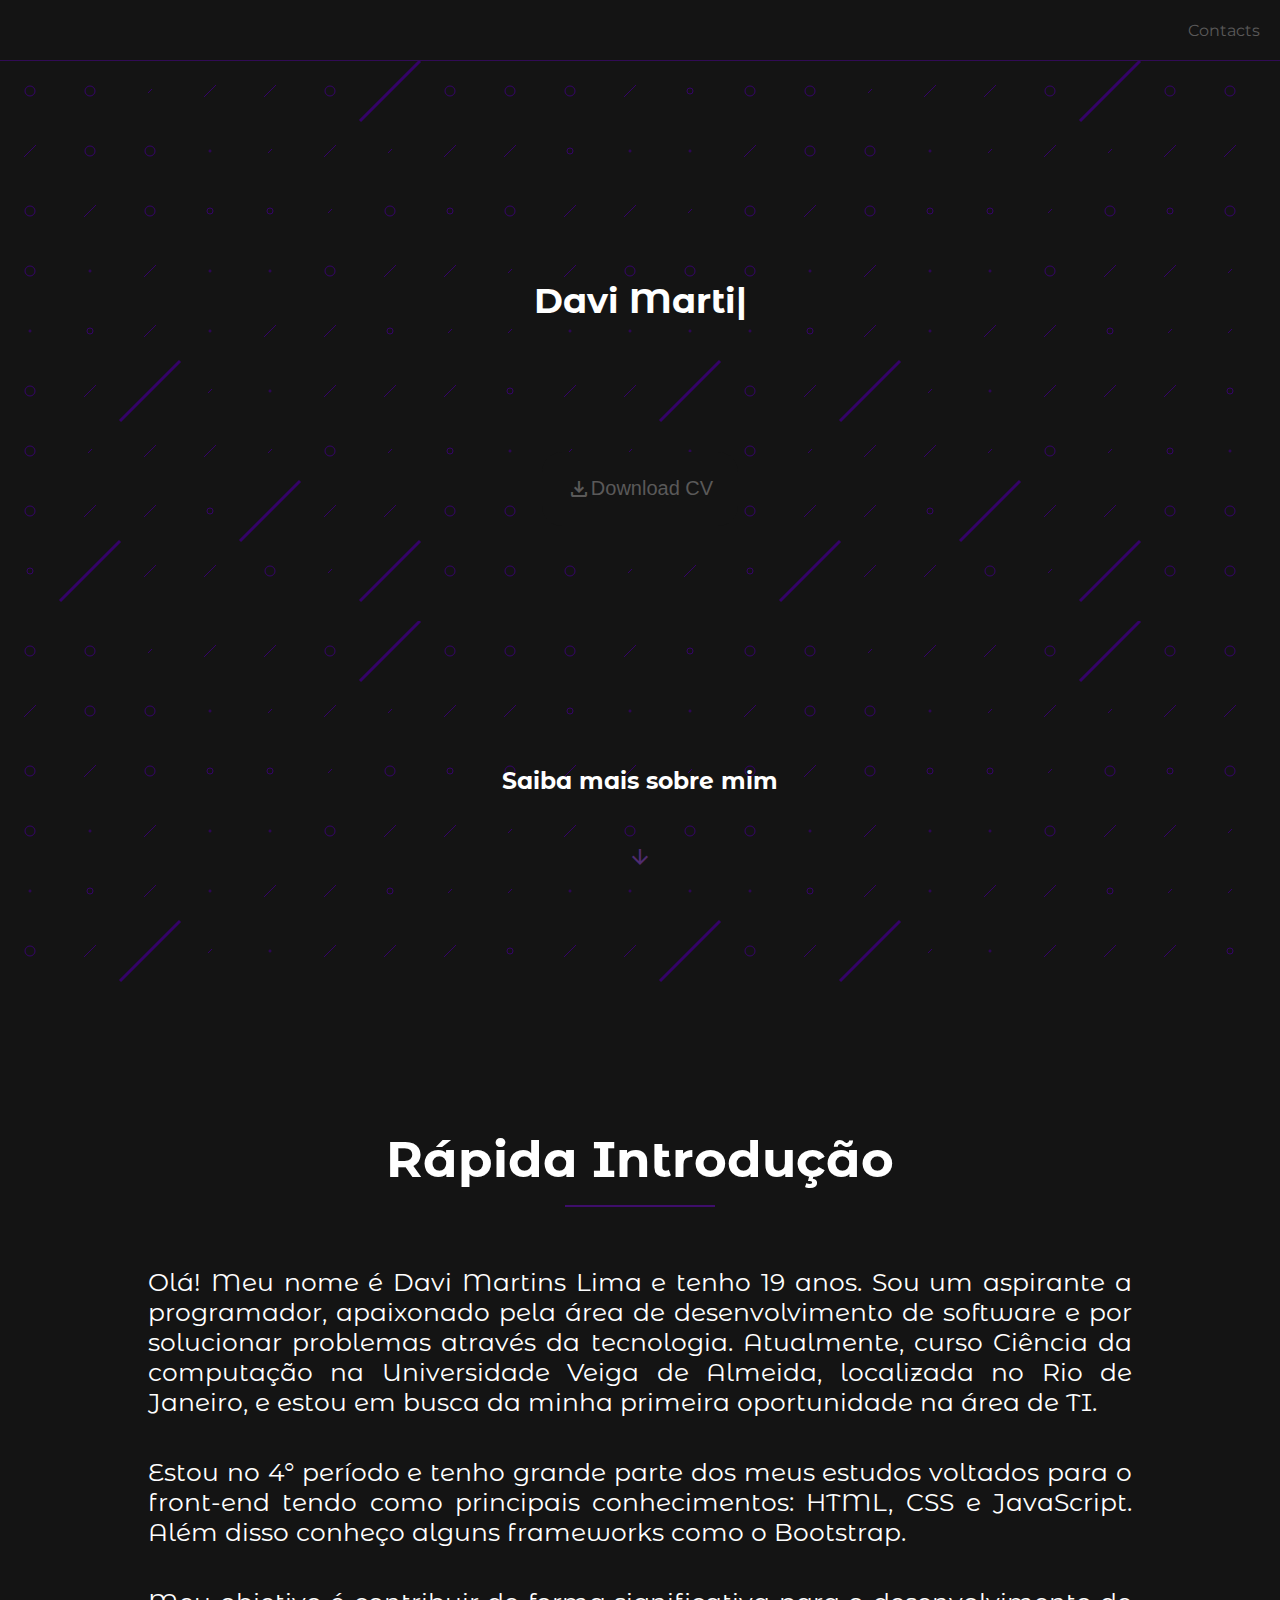
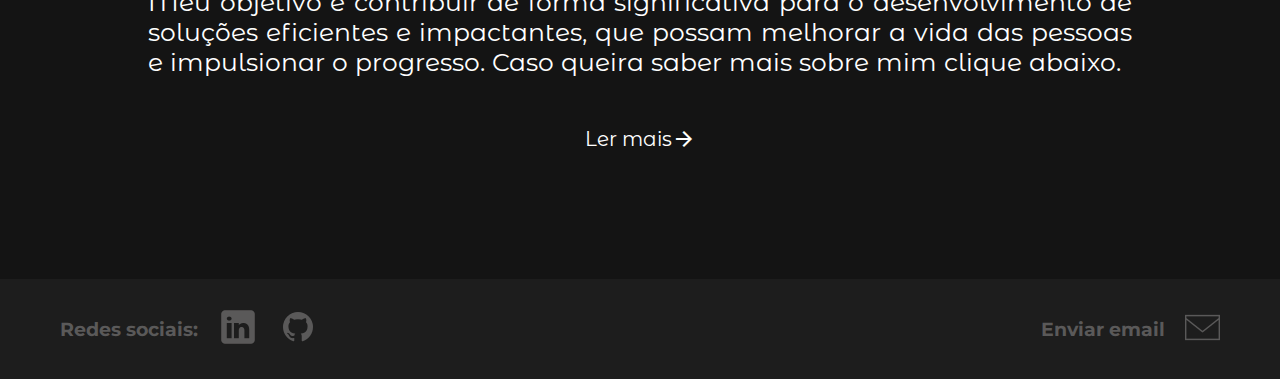
==== commit 5022c3fc: "Updates in the responsiveness" ====
--- a/index.html
+++ b/index.html
@@ -35,6 +35,7 @@
                     <div class="main-bio">
                          <h1>D</h1>
                     </div>
+                    
                     <div class="button">
                            <div class="button-elements">
                             <a id="button-cv" href="Davi Martins - Cv.pdf" download><span class="material-symbols-outlined">download</span> Download CV</a>
--- a/style.css
+++ b/style.css
@@ -19,9 +19,11 @@
 /* something new */
 html{
     scroll-behavior: smooth;
+    height: 100%;
 }
 body{
     width: 100%;
+    
 }
 header{
     display: flex;
@@ -52,21 +54,18 @@
     display: flex;
     justify-content: end;
 }
+main{
+    height: 100%;
+}
 #main-section{
     color: white;
     display: flex;
     align-items: center;
     justify-content: center;
     padding: 20px;
-    height: 100%;
-    width: 100%;
+    height: 100vh;
     background-image: url("data:image/svg+xml,%3csvg xmlns='http://www.w3.org/2000/svg' version='1.1' xmlns:xlink='http://www.w3.org/1999/xlink' xmlns:svgjs='http://svgjs.com/svgjs' width='1440' height='560' preserveAspectRatio='none' viewBox='0 0 1440 560'%3e%3cg mask='url(%26quot%3b%23SvgjsMask1048%26quot%3b)' fill='none'%3e%3crect width='1440' height='560' x='0' y='0' fill='rgba(20%2c 20%2c 20%2c 1)'%3e%3c/rect%3e%3cuse xlink:href='%23SvgjsSymbol1055' x='0' y='0'%3e%3c/use%3e%3cuse xlink:href='%23SvgjsSymbol1055' x='720' y='0'%3e%3c/use%3e%3c/g%3e%3cdefs%3e%3cmask id='SvgjsMask1048'%3e%3crect width='1440' height='560' fill='white'%3e%3c/rect%3e%3c/mask%3e%3cpath d='M-1 0 a1 1 0 1 0 2 0 a1 1 0 1 0 -2 0z' id='SvgjsPath1051'%3e%3c/path%3e%3cpath d='M-3 0 a3 3 0 1 0 6 0 a3 3 0 1 0 -6 0z' id='SvgjsPath1052'%3e%3c/path%3e%3cpath d='M-5 0 a5 5 0 1 0 10 0 a5 5 0 1 0 -10 0z' id='SvgjsPath1049'%3e%3c/path%3e%3cpath d='M2 -2 L-2 2z' id='SvgjsPath1053'%3e%3c/path%3e%3cpath d='M6 -6 L-6 6z' id='SvgjsPath1050'%3e%3c/path%3e%3cpath d='M30 -30 L-30 30z' id='SvgjsPath1054'%3e%3c/path%3e%3c/defs%3e%3csymbol id='SvgjsSymbol1055'%3e%3cuse xlink:href='%23SvgjsPath1049' x='30' y='30' stroke='rgba(52%2c 2%2c 104%2c 1)'%3e%3c/use%3e%3cuse xlink:href='%23SvgjsPath1050' x='30' y='90' stroke='rgba(52%2c 2%2c 104%2c 1)'%3e%3c/use%3e%3cuse xlink:href='%23SvgjsPath1049' x='30' y='150' stroke='rgba(52%2c 2%2c 104%2c 1)'%3e%3c/use%3e%3cuse xlink:href='%23SvgjsPath1049' x='30' y='210' stroke='rgba(52%2c 2%2c 104%2c 1)'%3e%3c/use%3e%3cuse xlink:href='%23SvgjsPath1051' x='30' y='270' stroke='rgba(52%2c 2%2c 104%2c 1)'%3e%3c/use%3e%3cuse xlink:href='%23SvgjsPath1049' x='30' y='330' stroke='rgba(52%2c 2%2c 104%2c 1)'%3e%3c/use%3e%3cuse xlink:href='%23SvgjsPath1049' x='30' y='390' stroke='rgba(52%2c 2%2c 104%2c 1)'%3e%3c/use%3e%3cuse xlink:href='%23SvgjsPath1049' x='30' y='450' stroke='rgba(52%2c 2%2c 104%2c 1)'%3e%3c/use%3e%3cuse xlink:href='%23SvgjsPath1052' x='30' y='510' stroke='rgba(52%2c 2%2c 104%2c 1)'%3e%3c/use%3e%3cuse xlink:href='%23SvgjsPath1052' x='30' y='570' stroke='rgba(52%2c 2%2c 104%2c 1)'%3e%3c/use%3e%3cuse xlink:href='%23SvgjsPath1049' x='90' y='30' stroke='rgba(52%2c 2%2c 104%2c 1)'%3e%3c/use%3e%3cuse xlink:href='%23SvgjsPath1049' x='90' y='90' stroke='rgba(52%2c 2%2c 104%2c 1)'%3e%3c/use%3e%3cuse xlink:href='%23SvgjsPath1050' x='90' y='150' stroke='rgba(52%2c 2%2c 104%2c 1)'%3e%3c/use%3e%3cuse xlink:href='%23SvgjsPath1051' x='90' y='210' stroke='rgba(52%2c 2%2c 104%2c 1)'%3e%3c/use%3e%3cuse xlink:href='%23SvgjsPath1052' x='90' y='270' stroke='rgba(52%2c 2%2c 104%2c 1)'%3e%3c/use%3e%3cuse xlink:href='%23SvgjsPath1050' x='90' y='330' stroke='rgba(52%2c 2%2c 104%2c 1)'%3e%3c/use%3e%3cuse xlink:href='%23SvgjsPath1053' x='90' y='390' stroke='rgba(52%2c 2%2c 104%2c 1)'%3e%3c/use%3e%3cuse xlink:href='%23SvgjsPath1050' x='90' y='450' stroke='rgba(52%2c 2%2c 104%2c 1)'%3e%3c/use%3e%3cuse xlink:href='%23SvgjsPath1054' x='90' y='510' stroke='rgba(52%2c 2%2c 104%2c 1)' stroke-width='3'%3e%3c/use%3e%3cuse xlink:href='%23SvgjsPath1051' x='90' y='570' stroke='rgba(52%2c 2%2c 104%2c 1)'%3e%3c/use%3e%3cuse xlink:href='%23SvgjsPath1053' x='150' y='30' stroke='rgba(52%2c 2%2c 104%2c 1)'%3e%3c/use%3e%3cuse xlink:href='%23SvgjsPath1049' x='150' y='90' stroke='rgba(52%2c 2%2c 104%2c 1)'%3e%3c/use%3e%3cuse xlink:href='%23SvgjsPath1049' x='150' y='150' stroke='rgba(52%2c 2%2c 104%2c 1)'%3e%3c/use%3e%3cuse xlink:href='%23SvgjsPath1050' x='150' y='210' stroke='rgba(52%2c 2%2c 104%2c 1)'%3e%3c/use%3e%3cuse xlink:href='%23SvgjsPath1050' x='150' y='270' stroke='rgba(52%2c 2%2c 104%2c 1)'%3e%3c/use%3e%3cuse xlink:href='%23SvgjsPath1054' x='150' y='330' stroke='rgba(52%2c 2%2c 104%2c 1)' stroke-width='3'%3e%3c/use%3e%3cuse xlink:href='%23SvgjsPath1050' x='150' y='390' stroke='rgba(52%2c 2%2c 104%2c 1)'%3e%3c/use%3e%3cuse xlink:href='%23SvgjsPath1050' x='150' y='450' stroke='rgba(52%2c 2%2c 104%2c 1)'%3e%3c/use%3e%3cuse xlink:href='%23SvgjsPath1050' x='150' y='510' stroke='rgba(52%2c 2%2c 104%2c 1)'%3e%3c/use%3e%3cuse xlink:href='%23SvgjsPath1053' x='150' y='570' stroke='rgba(52%2c 2%2c 104%2c 1)'%3e%3c/use%3e%3cuse xlink:href='%23SvgjsPath1050' x='210' y='30' stroke='rgba(52%2c 2%2c 104%2c 1)'%3e%3c/use%3e%3cuse xlink:href='%23SvgjsPath1051' x='210' y='90' stroke='rgba(52%2c 2%2c 104%2c 1)'%3e%3c/use%3e%3cuse xlink:href='%23SvgjsPath1052' x='210' y='150' stroke='rgba(52%2c 2%2c 104%2c 1)'%3e%3c/use%3e%3cuse xlink:href='%23SvgjsPath1051' x='210' y='210' stroke='rgba(52%2c 2%2c 104%2c 1)'%3e%3c/use%3e%3cuse xlink:href='%23SvgjsPath1051' x='210' y='270' stroke='rgba(52%2c 2%2c 104%2c 1)'%3e%3c/use%3e%3cuse xlink:href='%23SvgjsPath1053' x='210' y='330' stroke='rgba(52%2c 2%2c 104%2c 1)'%3e%3c/use%3e%3cuse xlink:href='%23SvgjsPath1050' x='210' y='390' stroke='rgba(52%2c 2%2c 104%2c 1)'%3e%3c/use%3e%3cuse xlink:href='%23SvgjsPath1052' x='210' y='450' stroke='rgba(52%2c 2%2c 104%2c 1)'%3e%3c/use%3e%3cuse xlink:href='%23SvgjsPath1050' x='210' y='510' stroke='rgba(52%2c 2%2c 104%2c 1)'%3e%3c/use%3e%3cuse xlink:href='%23SvgjsPath1053' x='210' y='570' stroke='rgba(52%2c 2%2c 104%2c 1)'%3e%3c/use%3e%3cuse xlink:href='%23SvgjsPath1050' x='270' y='30' stroke='rgba(52%2c 2%2c 104%2c 1)'%3e%3c/use%3e%3cuse xlink:href='%23SvgjsPath1053' x='270' y='90' stroke='rgba(52%2c 2%2c 104%2c 1)'%3e%3c/use%3e%3cuse xlink:href='%23SvgjsPath1052' x='270' y='150' stroke='rgba(52%2c 2%2c 104%2c 1)'%3e%3c/use%3e%3cuse xlink:href='%23SvgjsPath1051' x='270' y='210' stroke='rgba(52%2c 2%2c 104%2c 1)'%3e%3c/use%3e%3cuse xlink:href='%23SvgjsPath1050' x='270' y='270' stroke='rgba(52%2c 2%2c 104%2c 1)'%3e%3c/use%3e%3cuse xlink:href='%23SvgjsPath1051' x='270' y='330' stroke='rgba(52%2c 2%2c 104%2c 1)'%3e%3c/use%3e%3cuse xlink:href='%23SvgjsPath1053' x='270' y='390' stroke='rgba(52%2c 2%2c 104%2c 1)'%3e%3c/use%3e%3cuse xlink:href='%23SvgjsPath1054' x='270' y='450' stroke='rgba(52%2c 2%2c 104%2c 1)' stroke-width='3'%3e%3c/use%3e%3cuse xlink:href='%23SvgjsPath1049' x='270' y='510' stroke='rgba(52%2c 2%2c 104%2c 1)'%3e%3c/use%3e%3cuse xlink:href='%23SvgjsPath1051' x='270' y='570' stroke='rgba(52%2c 2%2c 104%2c 1)'%3e%3c/use%3e%3cuse xlink:href='%23SvgjsPath1049' x='330' y='30' stroke='rgba(52%2c 2%2c 104%2c 1)'%3e%3c/use%3e%3cuse xlink:href='%23SvgjsPath1050' x='330' y='90' stroke='rgba(52%2c 2%2c 104%2c 1)'%3e%3c/use%3e%3cuse xlink:href='%23SvgjsPath1053' x='330' y='150' stroke='rgba(52%2c 2%2c 104%2c 1)'%3e%3c/use%3e%3cuse xlink:href='%23SvgjsPath1049' x='330' y='210' stroke='rgba(52%2c 2%2c 104%2c 1)'%3e%3c/use%3e%3cuse xlink:href='%23SvgjsPath1050' x='330' y='270' stroke='rgba(52%2c 2%2c 104%2c 1)'%3e%3c/use%3e%3cuse xlink:href='%23SvgjsPath1050' x='330' y='330' stroke='rgba(52%2c 2%2c 104%2c 1)'%3e%3c/use%3e%3cuse xlink:href='%23SvgjsPath1049' x='330' y='390' stroke='rgba(52%2c 2%2c 104%2c 1)'%3e%3c/use%3e%3cuse xlink:href='%23SvgjsPath1050' x='330' y='450' stroke='rgba(52%2c 2%2c 104%2c 1)'%3e%3c/use%3e%3cuse xlink:href='%23SvgjsPath1053' x='330' y='510' stroke='rgba(52%2c 2%2c 104%2c 1)'%3e%3c/use%3e%3cuse xlink:href='%23SvgjsPath1050' x='330' y='570' stroke='rgba(52%2c 2%2c 104%2c 1)'%3e%3c/use%3e%3cuse xlink:href='%23SvgjsPath1054' x='390' y='30' stroke='rgba(52%2c 2%2c 104%2c 1)' stroke-width='3'%3e%3c/use%3e%3cuse xlink:href='%23SvgjsPath1053' x='390' y='90' stroke='rgba(52%2c 2%2c 104%2c 1)'%3e%3c/use%3e%3cuse xlink:href='%23SvgjsPath1049' x='390' y='150' stroke='rgba(52%2c 2%2c 104%2c 1)'%3e%3c/use%3e%3cuse xlink:href='%23SvgjsPath1050' x='390' y='210' stroke='rgba(52%2c 2%2c 104%2c 1)'%3e%3c/use%3e%3cuse xlink:href='%23SvgjsPath1052' x='390' y='270' stroke='rgba(52%2c 2%2c 104%2c 1)'%3e%3c/use%3e%3cuse xlink:href='%23SvgjsPath1050' x='390' y='330' stroke='rgba(52%2c 2%2c 104%2c 1)'%3e%3c/use%3e%3cuse xlink:href='%23SvgjsPath1053' x='390' y='390' stroke='rgba(52%2c 2%2c 104%2c 1)'%3e%3c/use%3e%3cuse xlink:href='%23SvgjsPath1050' x='390' y='450' stroke='rgba(52%2c 2%2c 104%2c 1)'%3e%3c/use%3e%3cuse xlink:href='%23SvgjsPath1054' x='390' y='510' stroke='rgba(52%2c 2%2c 104%2c 1)' stroke-width='3'%3e%3c/use%3e%3cuse xlink:href='%23SvgjsPath1050' x='390' y='570' stroke='rgba(52%2c 2%2c 104%2c 1)'%3e%3c/use%3e%3cuse xlink:href='%23SvgjsPath1049' x='450' y='30' stroke='rgba(52%2c 2%2c 104%2c 1)'%3e%3c/use%3e%3cuse xlink:href='%23SvgjsPath1050' x='450' y='90' stroke='rgba(52%2c 2%2c 104%2c 1)'%3e%3c/use%3e%3cuse xlink:href='%23SvgjsPath1052' x='450' y='150' stroke='rgba(52%2c 2%2c 104%2c 1)'%3e%3c/use%3e%3cuse xlink:href='%23SvgjsPath1050' x='450' y='210' stroke='rgba(52%2c 2%2c 104%2c 1)'%3e%3c/use%3e%3cuse xlink:href='%23SvgjsPath1053' x='450' y='270' stroke='rgba(52%2c 2%2c 104%2c 1)'%3e%3c/use%3e%3cuse xlink:href='%23SvgjsPath1050' x='450' y='330' stroke='rgba(52%2c 2%2c 104%2c 1)'%3e%3c/use%3e%3cuse xlink:href='%23SvgjsPath1052' x='450' y='390' stroke='rgba(52%2c 2%2c 104%2c 1)'%3e%3c/use%3e%3cuse xlink:href='%23SvgjsPath1049' x='450' y='450' stroke='rgba(52%2c 2%2c 104%2c 1)'%3e%3c/use%3e%3cuse xlink:href='%23SvgjsPath1049' x='450' y='510' stroke='rgba(52%2c 2%2c 104%2c 1)'%3e%3c/use%3e%3cuse xlink:href='%23SvgjsPath1052' x='450' y='570' stroke='rgba(52%2c 2%2c 104%2c 1)'%3e%3c/use%3e%3cuse xlink:href='%23SvgjsPath1049' x='510' y='30' stroke='rgba(52%2c 2%2c 104%2c 1)'%3e%3c/use%3e%3cuse xlink:href='%23SvgjsPath1050' x='510' y='90' stroke='rgba(52%2c 2%2c 104%2c 1)'%3e%3c/use%3e%3cuse xlink:href='%23SvgjsPath1049' x='510' y='150' stroke='rgba(52%2c 2%2c 104%2c 1)'%3e%3c/use%3e%3cuse xlink:href='%23SvgjsPath1053' x='510' y='210' stroke='rgba(52%2c 2%2c 104%2c 1)'%3e%3c/use%3e%3cuse xlink:href='%23SvgjsPath1053' x='510' y='270' stroke='rgba(52%2c 2%2c 104%2c 1)'%3e%3c/use%3e%3cuse xlink:href='%23SvgjsPath1052' x='510' y='330' stroke='rgba(52%2c 2%2c 104%2c 1)'%3e%3c/use%3e%3cuse xlink:href='%23SvgjsPath1051' x='510' y='390' stroke='rgba(52%2c 2%2c 104%2c 1)'%3e%3c/use%3e%3cuse xlink:href='%23SvgjsPath1049' x='510' y='450' stroke='rgba(52%2c 2%2c 104%2c 1)'%3e%3c/use%3e%3cuse xlink:href='%23SvgjsPath1049' x='510' y='510' stroke='rgba(52%2c 2%2c 104%2c 1)'%3e%3c/use%3e%3cuse xlink:href='%23SvgjsPath1050' x='510' y='570' stroke='rgba(52%2c 2%2c 104%2c 1)'%3e%3c/use%3e%3cuse xlink:href='%23SvgjsPath1049' x='570' y='30' stroke='rgba(52%2c 2%2c 104%2c 1)'%3e%3c/use%3e%3cuse xlink:href='%23SvgjsPath1052' x='570' y='90' stroke='rgba(52%2c 2%2c 104%2c 1)'%3e%3c/use%3e%3cuse xlink:href='%23SvgjsPath1050' x='570' y='150' stroke='rgba(52%2c 2%2c 104%2c 1)'%3e%3c/use%3e%3cuse xlink:href='%23SvgjsPath1050' x='570' y='210' stroke='rgba(52%2c 2%2c 104%2c 1)'%3e%3c/use%3e%3cuse xlink:href='%23SvgjsPath1051' x='570' y='270' stroke='rgba(52%2c 2%2c 104%2c 1)'%3e%3c/use%3e%3cuse xlink:href='%23SvgjsPath1050' x='570' y='330' stroke='rgba(52%2c 2%2c 104%2c 1)'%3e%3c/use%3e%3cuse xlink:href='%23SvgjsPath1053' x='570' y='390' stroke='rgba(52%2c 2%2c 104%2c 1)'%3e%3c/use%3e%3cuse xlink:href='%23SvgjsPath1049' x='570' y='450' stroke='rgba(52%2c 2%2c 104%2c 1)'%3e%3c/use%3e%3cuse xlink:href='%23SvgjsPath1049' x='570' y='510' stroke='rgba(52%2c 2%2c 104%2c 1)'%3e%3c/use%3e%3cuse xlink:href='%23SvgjsPath1053' x='570' y='570' stroke='rgba(52%2c 2%2c 104%2c 1)'%3e%3c/use%3e%3cuse xlink:href='%23SvgjsPath1050' x='630' y='30' stroke='rgba(52%2c 2%2c 104%2c 1)'%3e%3c/use%3e%3cuse xlink:href='%23SvgjsPath1051' x='630' y='90' stroke='rgba(52%2c 2%2c 104%2c 1)'%3e%3c/use%3e%3cuse xlink:href='%23SvgjsPath1050' x='630' y='150' stroke='rgba(52%2c 2%2c 104%2c 1)'%3e%3c/use%3e%3cuse xlink:href='%23SvgjsPath1049' x='630' y='210' stroke='rgba(52%2c 2%2c 104%2c 1)'%3e%3c/use%3e%3cuse xlink:href='%23SvgjsPath1051' x='630' y='270' stroke='rgba(52%2c 2%2c 104%2c 1)'%3e%3c/use%3e%3cuse xlink:href='%23SvgjsPath1050' x='630' y='330' stroke='rgba(52%2c 2%2c 104%2c 1)'%3e%3c/use%3e%3cuse xlink:href='%23SvgjsPath1053' x='630' y='390' stroke='rgba(52%2c 2%2c 104%2c 1)'%3e%3c/use%3e%3cuse xlink:href='%23SvgjsPath1049' x='630' y='450' stroke='rgba(52%2c 2%2c 104%2c 1)'%3e%3c/use%3e%3cuse xlink:href='%23SvgjsPath1053' x='630' y='510' stroke='rgba(52%2c 2%2c 104%2c 1)'%3e%3c/use%3e%3cuse xlink:href='%23SvgjsPath1049' x='630' y='570' stroke='rgba(52%2c 2%2c 104%2c 1)'%3e%3c/use%3e%3cuse xlink:href='%23SvgjsPath1052' x='690' y='30' stroke='rgba(52%2c 2%2c 104%2c 1)'%3e%3c/use%3e%3cuse xlink:href='%23SvgjsPath1051' x='690' y='90' stroke='rgba(52%2c 2%2c 104%2c 1)'%3e%3c/use%3e%3cuse xlink:href='%23SvgjsPath1053' x='690' y='150' stroke='rgba(52%2c 2%2c 104%2c 1)'%3e%3c/use%3e%3cuse xlink:href='%23SvgjsPath1049' x='690' y='210' stroke='rgba(52%2c 2%2c 104%2c 1)'%3e%3c/use%3e%3cuse xlink:href='%23SvgjsPath1051' x='690' y='270' stroke='rgba(52%2c 2%2c 104%2c 1)'%3e%3c/use%3e%3cuse xlink:href='%23SvgjsPath1054' x='690' y='330' stroke='rgba(52%2c 2%2c 104%2c 1)' stroke-width='3'%3e%3c/use%3e%3cuse xlink:href='%23SvgjsPath1051' x='690' y='390' stroke='rgba(52%2c 2%2c 104%2c 1)'%3e%3c/use%3e%3cuse xlink:href='%23SvgjsPath1050' x='690' y='450' stroke='rgba(52%2c 2%2c 104%2c 1)'%3e%3c/use%3e%3cuse xlink:href='%23SvgjsPath1050' x='690' y='510' stroke='rgba(52%2c 2%2c 104%2c 1)'%3e%3c/use%3e%3cuse xlink:href='%23SvgjsPath1052' x='690' y='570' stroke='rgba(52%2c 2%2c 104%2c 1)'%3e%3c/use%3e%3c/symbol%3e%3c/svg%3e");
 }
-/* .line{
-    width: 33em;
-    height: 3px;
-    background-color: white;
-} */
 .main-itens{
     display: flex;
     flex-direction: column;
@@ -76,9 +75,10 @@
 .main-itens > h1, h3{
     font-family: 'Montserrat', sans-serif;
 }
-.main-itens > h1{
-  font-size: 60px;
-}
+.main-bio > h1{
+  font-size: 35px;
+}
+
 .main-bio {
     font-family: 'Montserrat Alternates', sans-serif;
     padding-top: 90px;
@@ -101,12 +101,12 @@
     padding: 0px;
 }
 .button{
-    margin: 30px;
+    margin: 40px;
     height: auto;
 }
 #button-cv {
     font-family: 'Montserrat ', sans-serif;
-    font-size: 15px;
+    font-size: 20px;
     text-decoration: none;
     padding: 25px;
     border-radius: 20px;
@@ -138,10 +138,10 @@
     display: flex;
     flex-direction: column;
     align-items: center;
-    margin: 100px;
+    font-size: 20px;
 }
 .saiba-mais > h3{
-    padding: 50px;
+    padding: 200px 50px 50px 50px;
     font-family: 'Montserrat Alternates', sans-serif;
 }
 .saiba-mais > a {
@@ -162,14 +162,14 @@
     color: rgba(79, 43, 112, 0.7);
 }
 #about-me{
-    height: 100%;
+    height: 40%;
     background-color: #141414 ;
     font-family: 'Montserrat Alternates', sans-serif;
     color: white;
     display: flex;
     flex-direction: column;
     align-items: center;
-    padding: 50px;
+    padding: 10%;
 }
 #about-me > h1{
     font-size: 50px;
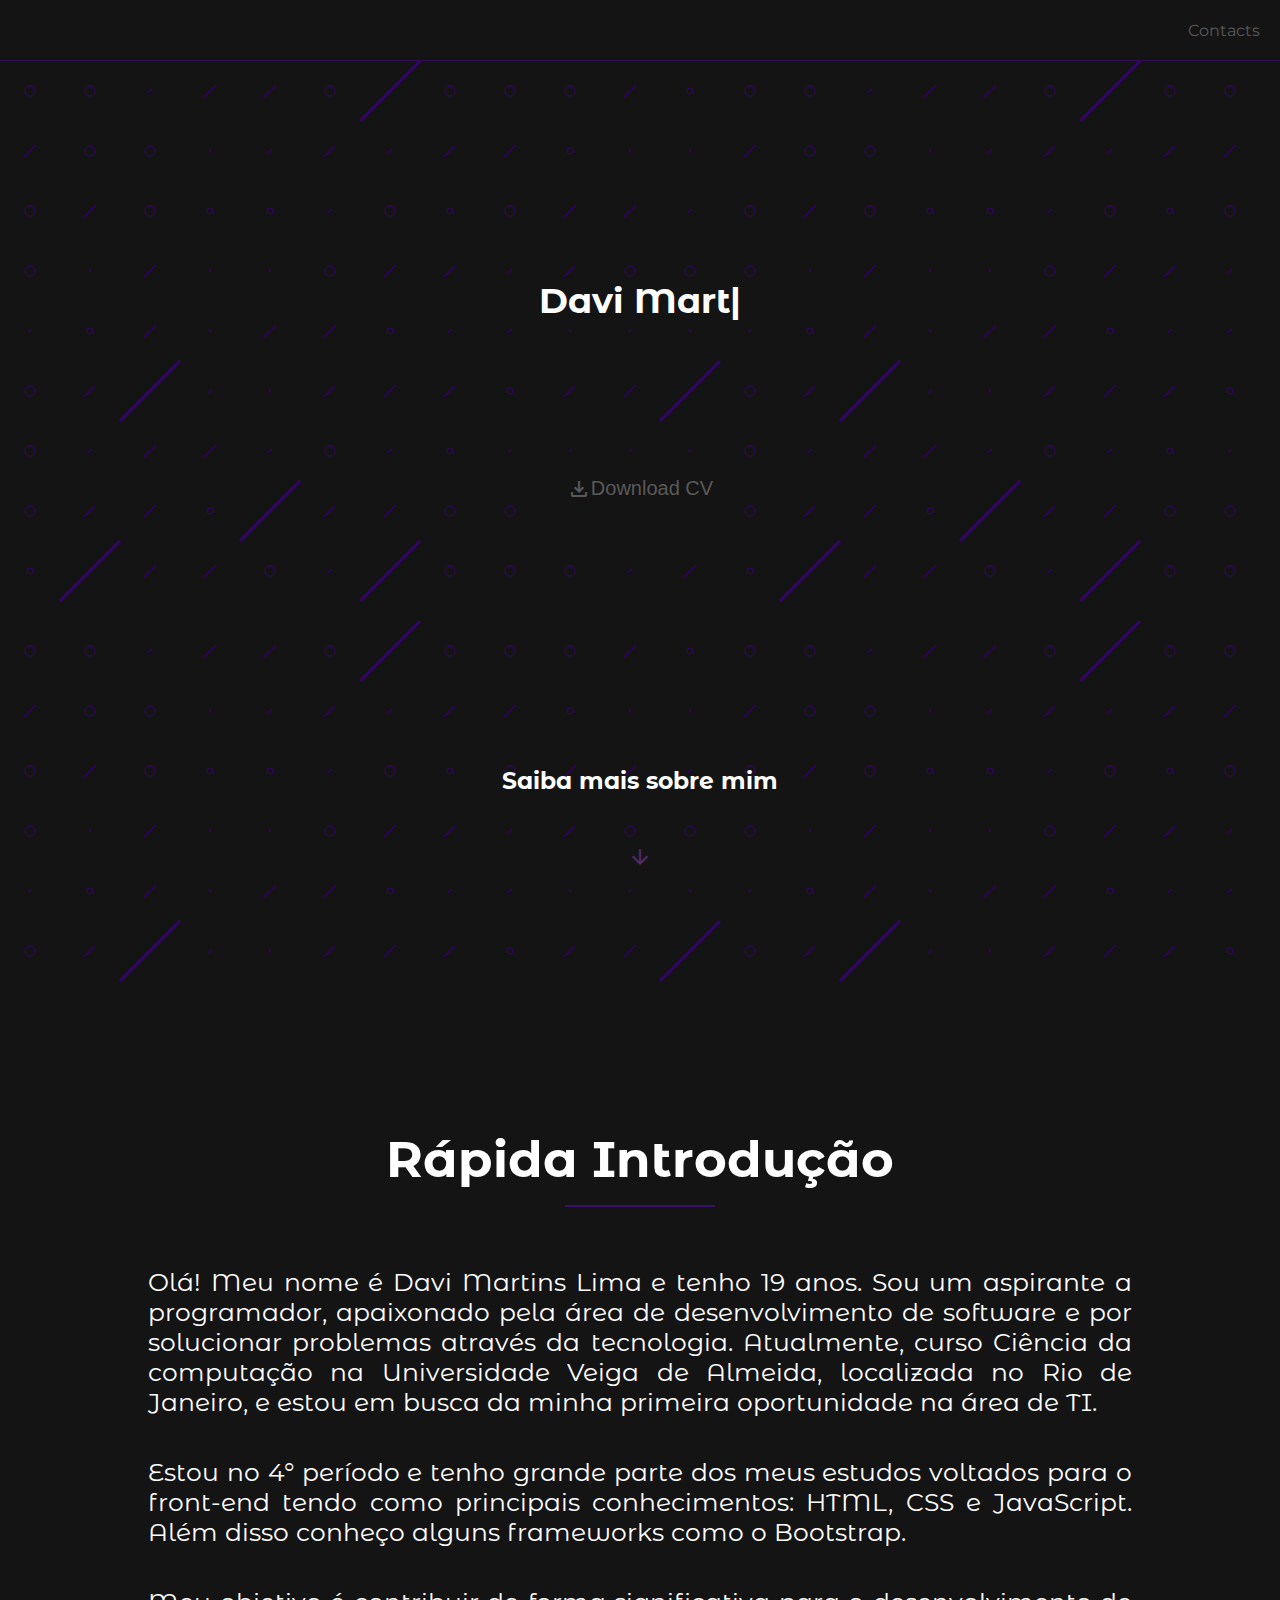
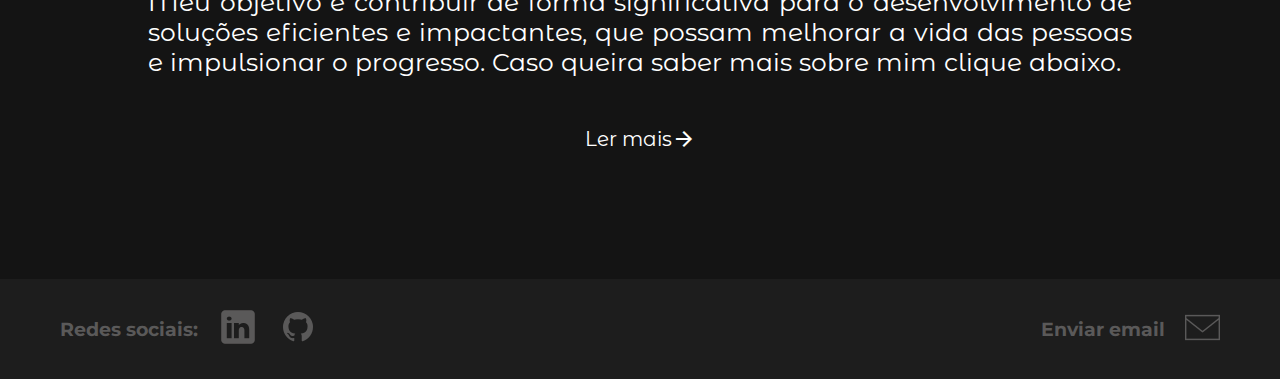
==== commit b1c72244: "Changed CV" ====
--- a/index.html
+++ b/index.html
@@ -38,7 +38,7 @@
                     
                     <div class="button">
                            <div class="button-elements">
-                            <a id="button-cv" href="Davi Martins - Cv.pdf" download><span class="material-symbols-outlined">download</span> Download CV</a>
+                            <a id="button-cv" href="CV  - Davi Martins Lima.pdf" download><span class="material-symbols-outlined">download</span> Download CV</a>
                             </div>
                     </div>
                     <div class="saiba-mais">
@@ -55,9 +55,10 @@
                 <p>Estou no 4° período e tenho grande parte dos meus estudos voltados para o front-end tendo como principais conhecimentos: HTML, CSS e JavaScript. Além disso conheço alguns frameworks como o Bootstrap.</p>
                 <p>Meu objetivo é contribuir de forma significativa para o desenvolvimento de soluções eficientes e impactantes, que possam melhorar a vida das pessoas e impulsionar o progresso. Caso queira saber mais sobre mim clique abaixo.</p>
                 <div class="button-wrapper">
-                <a href="readmore.html" id = "read-more-container">Ler mais<span class="material-symbols-outlined">arrow_forward</span></a></div>
-                <div class="scale-up-right"></div>
+                    <a href="readmore.html" id = "read-more-container">Ler mais<span class="material-symbols-outlined">arrow_forward</span></a></div>
+                    <div class="scale-up-right"></div>
             </div>
+            
 
                 
             </section>
